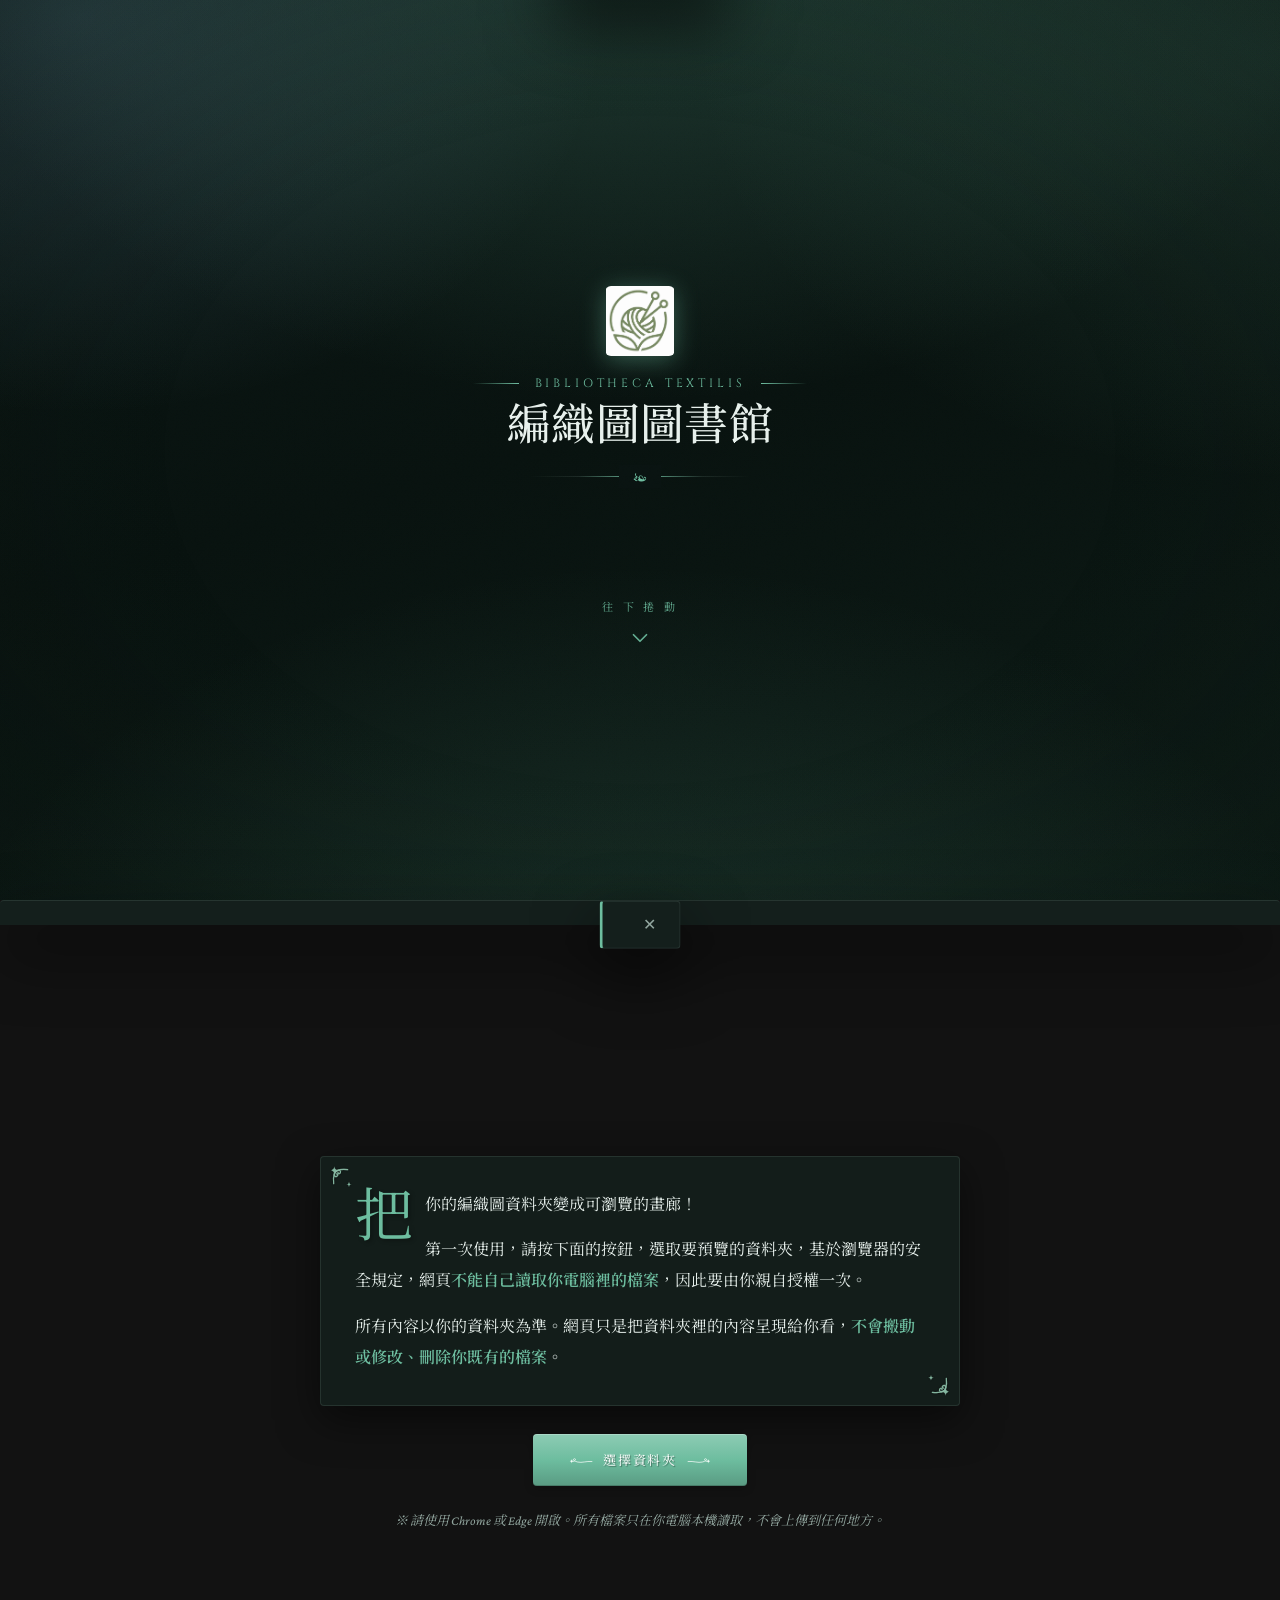
==== index.html @ eb7746cd "卡片 tag 區點擊開燈箱＋燈箱改預覽圖×側欄並排 使用者實測回饋兩點：  - 桌面點卡片的 tag 區＝想看分類 → 開燈箱（完整 tag 清單在那），   不再誤開檔案；點卡片其他處照舊。用 e." ====
<!DOCTYPE html>
<html lang="zh-Hant">
<head>
<meta charset="UTF-8">
<meta name="viewport" content="width=device-width, initial-scale=1.0">
<title>織圖圖書館 Yarn Patterns Library</title>
<link rel="icon" type="image/png" href="favicon.png">
<link rel="canonical" href="https://yarn-patterns-library.vercel.app/">
<link rel="manifest" href="manifest.json">

<!-- SEO / 社群分享 metadata -->
<meta name="description" content="零後端的編織圖瀏覽器。選一個資料夾，網頁就把裡面每個 PDF 與圖片做成封面，排成可瀏覽的畫廊；檔案不上傳，全部在你自己的瀏覽器處理。">
<meta name="keywords" content="編織圖, 織圖, 編織, 鉤針, 棒針, yarn, knitting, crochet, pattern, library, PDF 瀏覽器, 畫廊">
<meta name="author" content="LeeYitian">
<meta name="theme-color" content="#4f9a80">
<meta name="robots" content="index, follow">

<!-- Open Graph -->
<meta property="og:type" content="website">
<meta property="og:site_name" content="織圖圖書館">
<meta property="og:title" content="織圖圖書館 Yarn Patterns Library">
<meta property="og:description" content="零後端的編織圖瀏覽器。選一個資料夾，網頁就把每個 PDF 與圖片做成封面，排成可瀏覽的畫廊；檔案不上傳。">
<meta property="og:locale" content="zh_TW">
<meta property="og:url" content="https://yarn-patterns-library.vercel.app/">
<!-- 主要：1.91:1 橫圖（FB / Twitter 大圖卡） -->
<meta property="og:image" content="https://yarn-patterns-library.vercel.app/og-image-1200x630.png">
<meta property="og:image:type" content="image/png">
<meta property="og:image:width" content="1200">
<meta property="og:image:height" content="630">
<meta property="og:image:alt" content="織圖圖書館 Yarn Patterns Library 介面預覽">
<!-- 次要：1:1 方圖（LINE / WhatsApp 等偏好方形的平台） -->
<meta property="og:image" content="https://yarn-patterns-library.vercel.app/og-image-1200x1200.png">
<meta property="og:image:type" content="image/png">
<meta property="og:image:width" content="1200">
<meta property="og:image:height" content="1200">
<meta property="og:image:alt" content="織圖圖書館 Yarn Patterns Library 介面預覽">

<!-- Twitter Card -->
<meta name="twitter:card" content="summary_large_image">
<meta name="twitter:title" content="織圖圖書館 Yarn Patterns Library">
<meta name="twitter:description" content="零後端的編織圖瀏覽器，把資料夾裡的 PDF 與圖片做成封面畫廊；檔案不上傳。">
<meta name="twitter:image" content="https://yarn-patterns-library.vercel.app/og-image-1200x630.png">
<meta name="twitter:image:alt" content="織圖圖書館 Yarn Patterns Library 介面預覽">

<!-- Academia / Classical 字體：拉丁顯示襯線 + 中文襯線 -->
<link rel="preconnect" href="https://fonts.googleapis.com">
<link rel="preconnect" href="https://fonts.gstatic.com" crossorigin>
<link href="https://fonts.googleapis.com/css2?family=Cinzel:wght@400;500;600&family=Cormorant+Garamond:ital,wght@0,400;0,500;0,600;1,400&family=Crimson+Pro:ital,wght@0,400;0,600;1,400&family=Noto+Serif+TC:wght@400;500;700&display=swap" rel="stylesheet">

<link rel="stylesheet" href="./css/style.css">
</head>
<body>
<header class="hidden" id="bar">
  <h1><img class="logo-ico" src="favicon.png" alt="">織圖圖書館 <span class="sub" id="count"></span></h1>
  <span id="status"></span>
  <div class="grow"></div>
  <input id="search" type="search" placeholder="搜尋名稱…" autocomplete="off">
  <button class="btn primary" id="addUrlBtn" title="新增網址：收藏一個網頁／影片連結"><svg viewBox="0 0 24 24" fill="none" stroke="currentColor" stroke-width="2.2" stroke-linecap="round" stroke-linejoin="round"><path d="M12 5v14M5 12h14"/></svg>新增網址</button>
  <button class="btn icon" id="slideBtn" title="幻燈片：從第一張開始瀏覽"><svg viewBox="0 0 24 24" fill="none" stroke="currentColor" stroke-width="2" stroke-linecap="round" stroke-linejoin="round"><rect x="2" y="3" width="20" height="14" rx="2"/><path d="M10 8.5v3l3-1.5-3-1.5z" fill="currentColor"/><path d="M8 21h8"/><path d="M12 17v4"/></svg></button>
  <div class="menu">
    <button class="btn icon" id="settingsBtn" title="設定" aria-haspopup="true" aria-expanded="false"><svg viewBox="0 0 24 24" fill="none" stroke="currentColor" stroke-width="2" stroke-linecap="round" stroke-linejoin="round"><circle cx="12" cy="12" r="3"/><path d="M19.4 15a1.65 1.65 0 0 0 .33 1.82l.06.06a2 2 0 1 1-2.83 2.83l-.06-.06a1.65 1.65 0 0 0-1.82-.33 1.65 1.65 0 0 0-1 1.51V21a2 2 0 0 1-4 0v-.09A1.65 1.65 0 0 0 9 19.4a1.65 1.65 0 0 0-1.82.33l-.06.06a2 2 0 1 1-2.83-2.83l.06-.06a1.65 1.65 0 0 0 .33-1.82 1.65 1.65 0 0 0-1.51-1H3a2 2 0 0 1 0-4h.09A1.65 1.65 0 0 0 4.6 9a1.65 1.65 0 0 0-.33-1.82l-.06-.06a2 2 0 1 1 2.83-2.83l.06.06a1.65 1.65 0 0 0 1.82.33H9a1.65 1.65 0 0 0 1-1.51V3a2 2 0 0 1 4 0v.09a1.65 1.65 0 0 0 1 1.51 1.65 1.65 0 0 0 1.82-.33l.06-.06a2 2 0 1 1 2.83 2.83l-.06.06a1.65 1.65 0 0 0-.33 1.82V9a1.65 1.65 0 0 0 1.51 1H21a2 2 0 0 1 0 4h-.09a1.65 1.65 0 0 0-1.51 1z"/></svg></button>
    <div class="menu-list" id="settingsList" hidden>
      <div class="menu-group-label">偏好</div>
      <div class="menu-toggle" id="foldertagRow">
        <div class="mt-txt">
          <div class="mt-title">資料夾名稱轉標籤</div>
          <div class="mt-sub" id="foldertagSub">子資料夾名自動變成可篩選的標籤</div>
        </div>
        <button class="wl-switch" id="foldertagSwitch" role="switch" aria-checked="false" title="資料夾名稱轉標籤"><span class="knob"></span></button>
      </div>
      <div class="menu-sep"></div>
      <button class="menu-item" id="refresh" title="新增或刪除檔案後，按這裡重新掃描並補上新封面">重新整理</button>
      <button class="menu-item" id="rechoose" title="改選其他資料夾">更換資料夾</button>
      <button class="menu-item" id="replayOnboarding" title="從頭重看一次使用教學">重看使用教學</button>
      <button class="menu-item" id="clearDataBtn" style="color:#d08672" title="清除瀏覽器快取的預覽圖資料">清除所有資料</button>
    </div>
  </div>
</header>

<!-- 側邊浮動按鈕 -->
<div class="dock" id="dock" hidden>
  <button class="dock-btn" id="sizeBtn" title="調整預覽大小">
    <svg viewBox="0 0 24 24" fill="none" stroke="currentColor" stroke-width="2" stroke-linecap="round" stroke-linejoin="round"><rect x="3" y="3" width="7" height="7" rx="1.4"/><rect x="14" y="3" width="7" height="7" rx="1.4"/><rect x="14" y="14" width="7" height="7" rx="1.4"/><rect x="3" y="14" width="7" height="7" rx="1.4"/></svg>
    <span class="dock-lbl" id="sizeLbl">寬大</span>
  </button>
  <button class="dock-btn" id="sortBtn" title="切換排序：檔名 ／ 修改時間">
    <svg viewBox="0 0 24 24" fill="none" stroke="currentColor" stroke-width="2" stroke-linecap="round" stroke-linejoin="round"><path d="m21 16-4 4-4-4"/><path d="M17 20V4"/><path d="m3 8 4-4 4 4"/><path d="M7 4v16"/></svg>
    <span class="dock-lbl" id="sortLbl">檔名</span>
  </button>
  <button class="dock-btn" id="sourceBtn" title="切換來源：全部 ／ 本機檔案 ／ 網址">
    <svg viewBox="0 0 24 24" fill="none" stroke="currentColor" stroke-width="2" stroke-linecap="round" stroke-linejoin="round"><path d="M3 4h18l-7 8v6l-4 2v-8z"/></svg>
    <span class="dock-lbl" id="sourceLbl">全部</span>
  </button>
</div>

<main>
  <div class="intro hidden" id="intro">
    <div class="intro-hero">
      <img class="logo" src="favicon.png" alt="">
      <div class="overline">Bibliotheca Textilis</div>
      <h2>編織圖圖書館</h2>
      <div class="ornate-divider" aria-hidden="true"></div>
      <button class="scroll-cue" id="scrollCue" type="button" aria-label="往下捲動看說明">
        <span class="cue-text">往&nbsp;下&nbsp;捲&nbsp;動</span>
        <svg class="cue-arrow" viewBox="0 0 24 24" fill="none" stroke="currentColor" stroke-width="1.6" stroke-linecap="round" stroke-linejoin="round" aria-hidden="true"><path d="M6 9l6 6 6-6"/></svg>
      </button>
      <!-- 不支援 File System API 的裝置（iOS 全部、較舊 Android Chrome）：取代「往下捲動」，第一屏直接顯示警語 -->
      <div class="hero-warn hidden" id="heroWarn" role="alert">
        <svg viewBox="0 0 24 24" fill="none" stroke="currentColor" stroke-width="2" stroke-linecap="round" stroke-linejoin="round" aria-hidden="true"><path d="M10.29 3.86 1.82 18a2 2 0 0 0 1.71 3h16.94a2 2 0 0 0 1.71-3L13.71 3.86a2 2 0 0 0-3.42 0z"/><line x1="12" y1="9" x2="12" y2="13"/><line x1="12" y1="17" x2="12.01" y2="17"/></svg>
        <p>這個裝置不支援 <b>File System API</b>，無法讀取資料夾。<br>請改用<b>桌機版 Chrome 或 Edge</b> 開啟本頁。</p>
      </div>
    </div>
    <div class="intro-reveal" id="introReveal">
      <div class="why">
        <p>把你的編織圖資料夾變成可瀏覽的畫廊！</p>
        <p>第一次使用，請按下面的按鈕，選取要預覽的資料夾，基於瀏覽器的安全規定，網頁<b>不能自己讀取你電腦裡的檔案</b>，因此要由你親自授權一次。</p>
        <p>所有內容以你的資料夾為準。網頁只是把資料夾裡的內容呈現給你看，<b>不會搬動或修改、刪除你既有的檔案</b>。</p>
      </div>
      <button class="btn primary big" id="pickBtn">選擇資料夾</button>
      <p class="warn">※ 請使用 Chrome 或 Edge 開啟。所有檔案只在你電腦本機讀取，不會上傳到任何地方。</p>
    </div>
  </div>

  <div class="grid hidden" id="grid"></div>
  <div class="empty hidden" id="empty"></div>
</main>

<footer class="site-footer">
  <div class="foot-by">Contact</div>
  <a class="social-link" href="https://www.threads.com/@ytsyarn" target="_blank" rel="noopener noreferrer">
    <svg viewBox="0 0 192 192" fill="currentColor" aria-hidden="true"><path d="M141.5 89.4c-.7-.3-1.4-.6-2.1-.9-1.2-22.7-13.6-35.7-34.5-35.8h-.3c-12.5 0-22.9 5.3-29.3 15l11.5 7.9c4.8-7.3 12.3-8.8 17.8-8.8h.2c6.8 0 12 2 15.4 5.9 2.5 2.9 4.1 6.8 5 11.8-6.6-1.1-13.7-1.5-21.3-1-21.5 1.2-35.3 13.8-34.4 31.2.5 8.9 4.9 16.5 12.5 21.4 6.4 4.1 14.7 6.1 23.3 5.7 11.4-.6 20.3-5 26.6-12.9 4.8-6 7.8-13.8 9.2-23.6 5.6 3.4 9.8 7.9 12.1 13.3 3.9 9.2 4.2 24.4-8.2 36.8-10.9 10.9-24 15.6-43.8 15.7-22 .1-38.6-7-49.3-21-10-13.2-15.2-32.2-15.4-56.6.2-24.4 5.4-43.4 15.4-56.6C66.2 28.7 82.8 21.6 104.8 21.7c22.2.2 39 7.3 50 21.2 5.4 6.8 9.5 15.4 12.2 25.4l13.5-3.6c-3.3-12.3-8.5-22.9-15.5-31.7C151.3 15.8 130.3 6.6 104.9 6.5h-.1C79.5 6.6 58.8 15.8 45.1 33.2c-12 15.3-18.2 36.5-18.4 63.1v.4c.2 26.6 6.4 47.8 18.4 63.1 13.7 17.4 34.4 26.6 59.7 26.7h.1c22.5-.2 38.4-6.1 51.5-19.2 17.1-17.1 16.6-38.5 11-51.7-4.1-9.4-11.8-17.1-22.4-22.3zm-36.3 41.2c-9.5.5-19.4-3.7-19.9-13-.4-6.9 4.9-14.6 20.5-15.5 1.8-.1 3.5-.2 5.2-.2 5.7 0 11 .6 15.8 1.6-1.8 22.4-12.3 26.6-21.6 27.1z"/></svg>
    <span>Threads</span>
  </a>
  <a class="social-link" href="https://www.plurk.com/Emilyran" target="_blank" rel="noopener noreferrer">
    <svg viewBox="0 0 372 313" fill="currentColor" aria-hidden="true"><path d="M0 0 C2.23341198 0.00315111 4.46548162 -0.02037131 6.69873047 -0.0456543 C20.5288695 -0.10737946 33.83540922 1.9318271 47.06201172 6.06567383 C48.30942139 6.44973389 48.30942139 6.44973389 49.58203125 6.84155273 C87.98506064 19.02098798 120.66907342 45.97089753 139.99951172 81.31567383 C142.85162754 86.89750697 145.46075763 92.58574841 147.99951172 98.31567383 C154.82485691 98.66602425 160.29559709 98.12400753 166.76123047 95.91723633 C169.73302716 95.11853355 172.07013292 95.46769576 174.99951172 96.31567383 C175.89627836 104.0876514 173.40112923 109.92208343 168.99951172 116.31567383 C167.44704011 117.7585592 165.82407475 119.078407 164.18115234 120.41674805 C159.05576566 124.577422 159.05576566 124.577422 156.65380859 130.50415039 C156.69197057 135.67509767 157.67301397 140.71627955 158.59667969 145.7902832 C162.71595581 171.6143997 155.44157402 205.69353723 141.81982422 227.91723633 C140.04961772 231.2221283 139.27191595 232.68386105 139.99951172 236.31567383 C141.43397715 238.34543163 141.43397715 238.34543163 143.37451172 240.12817383 C147.1282043 244.17881166 148.38754171 246.80794372 148.99951172 252.31567383 C147.88689646 258.8513159 144.87211938 262.21399754 140.37451172 266.75317383 C139.43260986 267.73169312 139.43260986 267.73169312 138.47167969 268.72998047 C136.66043172 270.60496531 134.83349587 272.46295431 132.99951172 274.31567383 C132.10748047 275.22317383 131.21544922 276.13067383 130.29638672 277.06567383 C128.54427236 278.83039332 126.78263742 280.58238704 124.99951172 282.31567383 C124.39623047 281.82454102 123.79294922 281.3334082 123.17138672 280.82739258 C120.5651503 279.01333953 119.10654801 279.05675414 115.99951172 279.31567383 C116.55680084 282.65940858 117.3512506 285.34880382 118.99951172 288.31567383 C114.42827777 290.91582525 110.15078418 291.25297303 104.99951172 290.31567383 C102.69473466 288.90564558 100.83639455 287.39607585 98.88623047 285.53051758 C97.04124444 284.0871174 97.04124444 284.0871174 94.63232422 284.40942383 C91.4577951 285.50214008 88.9956726 287.03577882 86.18701172 288.87817383 C51.65250085 310.73451923 9.26952565 318.67933704 -30.84130859 309.99951172 C-34.25378677 309.19169056 -37.63031096 308.28391094 -41.00048828 307.31567383 C-42.22638672 306.96762695 -43.45228516 306.61958008 -44.71533203 306.26098633 C-61.2253793 301.15115313 -75.94057071 293.25546903 -90.00048828 283.31567383 C-93.92975383 280.2479326 -93.92975383 280.2479326 -98.56298828 279.31567383 C-101.51730332 280.52770051 -103.56695407 282.26638186 -106.00048828 284.31567383 C-108.68580389 285.21077903 -110.52850091 285.53680032 -113.31298828 285.62817383 C-114.05162109 285.66555664 -114.79025391 285.70293945 -115.55126953 285.74145508 C-121.98180572 284.62354687 -125.99976873 279.39745275 -129.93798828 274.62817383 C-130.45651367 274.01184082 -130.97503906 273.39550781 -131.50927734 272.76049805 C-135.45993175 268.03967551 -139.30257348 263.23754634 -143.00048828 258.31567383 C-142.15486328 257.59379883 -141.30923828 256.87192383 -140.43798828 256.12817383 C-137.65154673 253.5795792 -137.65154673 253.5795792 -138.18798828 250.50317383 C-138.45611328 249.78129883 -138.72423828 249.05942383 -139.00048828 248.31567383 C-142.34422304 248.87296295 -145.03361828 249.66741271 -148.00048828 251.31567383 C-149.85651072 247.60362896 -149.44924429 243.36694333 -149.00048828 239.31567383 C-147.17289115 235.66047956 -145.50603052 233.7154049 -142.31298828 231.19067383 C-139.98388071 229.56389859 -139.98388071 229.56389859 -139.16455078 227.65942383 C-138.91027769 224.02695111 -140.57710022 221.16717363 -142.06298828 217.94067383 C-151.19289397 196.97621717 -154.40779886 176.01192446 -154.00048828 153.31567383 C-153.67048828 153.31567383 -153.34048828 153.31567383 -153.00048828 153.31567383 C-152.76265625 154.8393457 -152.76265625 154.8393457 -152.52001953 156.39379883 C-150.42338127 169.06169646 -147.18329127 183.66276025 -136.72314453 192.16723633 C-129.50411481 197.10472505 -123.71567781 198.08721804 -115.00048828 197.31567383 C-101.01347964 193.50301571 -91.97616308 181.66219941 -84.91455078 169.78833008 C-70.24067679 143.16573012 -65.54026549 111.01392955 -73.75048828 81.62817383 C-77.10684531 71.39868863 -82.28988327 62.4437224 -92.04345703 57.22192383 C-99.68864467 54.02780288 -105.79226379 55.24732506 -113.33251953 58.15942383 C-116.74561927 59.63860029 -119.84379027 61.35150617 -123.00048828 63.31567383 C-121.46435276 59.75052507 -119.31664308 57.27697027 -116.68798828 54.44067383 C-114.18928537 51.72313547 -111.7212118 49.02911878 -109.43798828 46.12817383 C-106.24944044 42.44908017 -102.75434635 39.40600215 -99.00048828 36.31567383 C-98.12005859 35.57446289 -97.23962891 34.83325195 -96.33251953 34.06958008 C-76.61648333 18.12841238 -52.93928007 7.03314019 -28.00048828 2.31567383 C-27.09202148 2.13979736 -26.18355469 1.9639209 -25.24755859 1.78271484 C-16.79719888 0.30396765 -8.55143449 -0.02509115 0 0 Z " transform="translate(197.00048828125,-0.315673828125)"/><path d="M0 0 C4.6650117 2.66169014 7.57400073 6.38137411 9.625 11.3125 C10.38249781 18.28738247 9.99498025 24.13420288 6.625 30.3125 C7.615 30.6425 8.605 30.9725 9.625 31.3125 C10.00269531 30.44109375 10.38039062 29.5696875 10.76953125 28.671875 C16.501696 16.26784635 24.89359842 4.27714509 38 -1.0625 C44.61907345 -2.20371956 49.57442433 -1.66123135 55.375 1.875 C64.45204359 8.55254685 67.74518394 19.55610525 69.625 30.3125 C71.28454479 56.39752678 66.809811 80.78145812 49.6875 101.1875 C44.97775465 106.30041421 39.30797894 110.85762466 32.171875 111.55078125 C24.54870291 111.75307213 20.49449103 110.72133734 14.8203125 105.72265625 C6.40668476 97.18264354 4.56689523 86.85863003 3.3125 75.4375 C2.5373057 67.13663151 2.5373057 67.13663151 -2.375 60.6875 C-3.68994815 59.86565741 -5.0223281 59.07065078 -6.375 58.3125 C-7.40442546 57.34281798 -8.41477048 56.35074817 -9.375 55.3125 C-10.035 56.240625 -10.695 57.16875 -11.375 58.125 C-15.27277106 62.7825061 -19.90648548 63.94679415 -25.75 64.8125 C-31.63622196 64.00060732 -36.8893378 61.86610741 -41.08984375 57.55078125 C-44.5565748 52.59687282 -45.84051559 47.32696144 -45.375 41.3125 C-43.74392903 34.96944623 -40.87514627 30.80297744 -35.375 27.3125 C-32.69909606 26.39477121 -30.16822601 25.84224976 -27.375 25.3125 C-27.705 24.6525 -28.035 23.9925 -28.375 23.3125 C-29.12117236 16.38375668 -29.08076721 10.68067906 -24.875 4.93359375 C-18.34420893 -2.12442264 -8.72494562 -4.05963699 0 0 Z M20.7890625 25.6484375 C19.3214745 27.8325943 17.93669819 30.03193382 16.625 32.3125 C17.36105469 32.27769531 18.09710938 32.24289063 18.85546875 32.20703125 C20.31919922 32.16642578 20.31919922 32.16642578 21.8125 32.125 C22.77542969 32.09019531 23.73835938 32.05539063 24.73046875 32.01953125 C28.18330854 32.36900896 29.90663641 33.16666847 32.625 35.3125 C36.55573043 41.98010005 37.667811 49.70968027 36.625 57.3125 C35.1875 60.8125 35.1875 60.8125 33.625 63.3125 C33.295 64.3025 32.965 65.2925 32.625 66.3125 C27.33107581 68.8201483 22.72854366 69.44529278 16.9375 69.375 C16.23560547 69.37048828 15.53371094 69.36597656 14.81054688 69.36132812 C13.08199462 69.34956927 11.35348635 69.33163454 9.625 69.3125 C10.1516682 76.68585476 11.69805095 82.59461874 17.25 87.75 C21.28268067 90.40307939 23.45869116 90.55477345 28.1875 89.92578125 C35.87369203 87.99191563 40.19669415 81.82795636 44.0859375 75.328125 C50.69870136 62.37113592 52.82849876 47.09048308 49.90625 32.796875 C47.64981905 26.13676429 44.50151819 22.23017879 38.625 18.3125 C30.93596381 17.40024147 25.63675957 19.48051655 20.7890625 25.6484375 Z " transform="translate(45.375,68.6875)"/></svg>
    <span>Plurk</span>
  </a>
</footer>

<!-- 燈箱 / 幻燈片 -->
<div id="viewer">
  <button class="vclose" id="vClose" title="關閉 (Esc)">✕</button>
  <div class="vcount" id="vCount"></div>
  <button class="vnav prev" id="vPrev" title="上一張 (←)">‹</button>
  <div class="stage">
    <div class="frame"><img id="vImg" alt=""></div>
    <!-- 側欄：桌面與預覽圖左右並排、底部對齊（盡量放大圖、開啟鈕不被裁掉）；手機仍直向堆疊 -->
    <div class="vside">
      <div class="ornate-divider" aria-hidden="true"></div>
      <div class="cap"><div class="t" id="vTitle"></div><div class="vtags" id="vTags"></div></div>
      <div class="vbtns">
        <button class="btn primary" id="vOpen">開啟檔案</button>
      </div>
    </div>
  </div>
  <button class="vnav next" id="vNext" title="下一張 (→)">›</button>
</div>

<!-- 新增／編輯網址對話框 -->
<div class="overlay" id="urlDialog">
  <div class="dialog">
    <h3 id="dlgTitle">新增網址</h3>

    <div class="field" id="fieldUrl">
      <label>網址</label>
      <input type="url" id="fUrl" placeholder="https://…" autocomplete="off" spellcheck="false">
      <div class="platform-pill" id="platform"><span class="dot"></span><span id="platformTxt">貼上後自動偵測平台與縮圖</span></div>
    </div>

    <div class="field">
      <label>標題（可選）</label>
      <input type="text" id="fTitle" placeholder="留空就用網址的網域當標題" autocomplete="off">
    </div>

    <div class="field" id="fieldThumb">
      <label>縮圖（可選）</label>
      <div class="thumb-row">
        <div class="thumb-preview" id="thumbPreview"><span class="ph">縮圖<br>預覽</span></div>
        <div class="dropzone" id="dropzone" tabindex="0" role="button" aria-label="上傳縮圖：點此選檔、拖曳或貼上">
          <div class="big">點此選擇圖片</div>
          <div class="hint">或拖曳圖片到這裡、或按 Ctrl + V 貼上</div>
          <div class="ways"><span class="way">檔案選擇</span><span class="way">拖拉</span><span class="way">貼上</span></div>
        </div>
      </div>
    </div>

    <div class="dialog-foot">
      <button class="btn ghost-danger lg" id="dlgDelete" style="display:none">刪除</button>
      <div class="spacer"></div>
      <button class="btn lg" id="dlgCancel">取消</button>
      <button class="btn primary lg" id="dlgSave">儲存</button>
    </div>
  </div>
</div>

<!-- 刪除二次確認 -->
<div class="overlay" id="confirmDialog">
  <div class="dialog confirm">
    <h3>刪除這筆收藏？</h3>
    <p>將從 <span class="nm">links.md</span> 移除<br><span class="nm" id="confirmName">這筆 URL</span>。</p>
    <div class="dialog-foot">
      <div class="spacer"></div>
      <button class="btn lg" id="confirmCancel">取消</button>
      <button class="btn ghost-danger lg" id="confirmOk">確認刪除</button>
    </div>
  </div>
</div>

<!-- 更換資料夾確認（spec §5） -->
<div class="overlay" id="switchDialog">
  <div class="dialog switch-dialog">
    <h3>換到這個資料夾？</h3>
    <p class="switch-pick">你選了：<br><span class="switch-folder">📁 <span id="switchName"></span></span></p>
    <div class="switch-body">
      <p>換的只是網頁顯示哪個資料夾的內容，你電腦裡的檔案完全不會被動到。網頁之後會從新資料夾重新讀取要顯示什麼。</p>
      <p class="switch-keep"><b>🛟 舊資料夾裡的東西都還在，沒有跟著消失：</b></p>
      <ul>
        <li>PDF／圖片本來就是你的</li>
        <li>之前在網頁裡收藏的網址，都還在舊資料夾根目錄的 <span class="nm">links.md</span></li>
        <li>網址縮圖在舊資料夾的 <span class="nm">thumbs/</span> 子資料夾</li>
        <li>這兩個是網頁幫你建的，但它們屬於你</li>
        <li>想把收藏帶到新資料夾？在檔案總管把 <span class="nm">links.md</span> 和 <span class="nm">thumbs/</span> 搬過去即可</li>
      </ul>
      <p class="switch-merge">🔄 如果新資料夾本來就有 <span class="nm">links.md</span> 和 <span class="nm">thumbs/</span>（比如之前也用網頁整理過、或剛剛從別的地方搬過去），網頁會直接讀進來，不會覆蓋。</p>
    </div>
    <div class="dialog-foot">
      <div class="spacer"></div>
      <button class="btn lg" id="switchCancel">取消</button>
      <button class="btn primary lg" id="switchOk">換過去</button>
    </div>
  </div>
</div>

<!-- 清除所有資料確認 -->
<div class="overlay" id="clearDataDialog">
  <div class="dialog confirm">
    <h3>清除所有資料？</h3>
    <p>刪除瀏覽器儲存的所有預覽圖資料，回到網站預設狀態。</p>
    <p>網址收藏不受影響，仍存放在資料夾的 <span class="nm">links.md</span> 中，不會被刪除。</p>
    <div class="dialog-foot">
      <div class="spacer"></div>
      <button class="btn lg" id="clearDataCancel">取消</button>
      <button class="btn ghost-danger lg" id="clearDataOk">確認清除</button>
    </div>
  </div>
</div>

<!-- 非阻斷 toast -->
<div class="toast" id="toast">
  <div class="t-main">
    <div class="t-body" id="toastBody"></div>
    <div class="t-actions" id="toastActions"></div>
  </div>
  <button class="t-close" id="toastClose" title="關閉">✕</button>
</div>

<!-- ============ Onboarding 教學圖層 ============ -->
<div id="obMask"></div>
<div id="obSpot"></div>
<div id="obHole"></div>
<div id="obRing"></div>

<div id="obPanel">
  <div class="panel-inner">
    <button class="ob-skip" id="obSkipPanel" title="跳過教學">✕</button>
    <div class="ob-badge" id="obPanelBadge"></div>
    <h2 class="ob-title" id="obPanelTitle"></h2>
    <p class="ob-text" id="obPanelText"></p>
    <div class="ob-foot">
      <div class="ob-dots" id="obPanelDots"></div>
      <button class="ob-btn" id="obPanelPrev">上一步</button>
      <button class="ob-btn primary" id="obPanelNext">下一步</button>
    </div>
  </div>
</div>

<div id="obBubble">
  <button class="ob-skip" id="obSkipBubble" title="跳過教學">✕</button>
  <div class="ob-badge" id="obBubbleBadge"></div>
  <p class="ob-text" id="obBubbleText"></p>
  <div class="ob-foot">
    <div class="ob-dots" id="obBubbleDots"></div>
    <button class="ob-btn" id="obBubblePrev">上一步</button>
    <button class="ob-btn primary" id="obBubbleNext">下一步</button>
  </div>
</div>

<!-- 升版「有更新！」toast（全形驚嘆號） -->
<div id="obUpgrade">
  <button class="up-btn" id="obUpgradeBtn">教學有更新！</button>
  <button class="up-close" id="obUpgradeClose" title="關閉">✕</button>
</div>

<!-- 隱藏的縮圖檔案選擇器 -->
<input type="file" id="thumbFile" accept="image/jpeg,image/png,image/webp,image/gif" hidden>

<!-- 觸控長按工具列（1.3／1.4） -->
<div id="touchIntercept"></div>
<div id="touchToolbar">
  <div class="tb-tags"></div>
  <div class="tb-row">
    <div class="tb-left"></div>
    <div class="tb-right"></div>
  </div>
</div>

<!-- 傳統 script（非 module，file:// 點兩下開啟也能用）：依序載入、共享全域 scope。
     載入順序即依賴順序：constants → db／utils → state → 各功能 → main.js 最後啟動。 -->
<script src="./lib/pdf.min.js"></script>
<script src="./js/constants.js"></script>
<script src="./js/db.js"></script>
<script src="./js/utils.js"></script>
<script src="./js/state.js"></script>
<script src="./js/tags.js"></script>
<script src="./js/controls.js"></script>
<script src="./js/gallery.js"></script>
<script src="./js/thumbs.js"></script>
<script src="./js/viewer.js"></script>
<script src="./js/urls.js"></script>
<script src="./js/folder.js"></script>
<script src="./js/onboarding.js"></script>
<script src="./js/touch.js"></script>
<script src="./js/main.js"></script>
</body>
</html>
---- css/style.css ----
:root {
    color-scheme: dark;
    /* 只保留深色模式：圖書館夜色綠（深、暖的墨綠）；色調保留原綠/藍 accent */
    --bg1: #0a1614; --bg2: #08120f; --bg3: #0c1a15;
    --card: rgba(26,38,35,.52); --card-solid: #141f1c;
    --ink: #e7f0ec; --muted: #92a69f; --line: rgba(150,185,172,.14);
    --accent: #6dbd9f; --accent2: #84b6d6;
    --shadow: 0 14px 40px rgba(0,0,0,.5); --shadow-lg: 0 26px 64px rgba(0,0,0,.62);
    /* 頁面背景：抽成變數，body 與 main 共用 —— main 需有不透明背景才能在捲動時遮住下方 sticky footer，露出時不蓋到內容 */
    --page-bg:
      radial-gradient(1200px 820px at 50% -10%, color-mix(in srgb, var(--accent) 24%, transparent), transparent 60%),
      radial-gradient(960px 720px at 6% 2%, color-mix(in srgb, var(--accent2) 20%, transparent), transparent 55%),
      radial-gradient(1040px 760px at 100% 6%, color-mix(in srgb, var(--accent) 16%, transparent), transparent 56%),
      radial-gradient(1180px 860px at 50% 122%, color-mix(in srgb, var(--accent) 18%, transparent), transparent 62%),
      linear-gradient(165deg, var(--bg1), var(--bg2) 48%, var(--bg3));
    /* onboarding 遮罩色：沿用燈箱／對話框的深墨綠（design-style §7.3／§7.4） */
    --ob-mask: color-mix(in srgb, var(--bg1) 26%, rgba(8,14,11,.92));
    /* Academia 排版字體：拉丁顯示襯線 + 中文襯線 */
    --font-head: "Cormorant Garamond","Noto Serif TC","Microsoft JhengHei",serif;
    --font-body: "Crimson Pro","Noto Serif TC","Microsoft JhengHei",serif;
    --font-disp: "Cinzel","Noto Serif TC","Microsoft JhengHei",serif;
    /* Academia 沉穩轉場（ease-out，不彈跳） */
    --t-fast: 150ms; --t-base: 300ms; --t-slow: 500ms; --t-drama: 700ms;
    /* 頁面左右留白：給兩側浮動篩選按鈕的空間，內容往內縮 */
    --gutter: clamp(20px, 7vw, 112px);
    /* 框角線條：捲軸 + 角寶石 + 內閃星；柔綠線 + 烤進 SVG 的柔邊陰影（feDropShadow，非即時 CSS filter） */
    --sprig: url("data:image/svg+xml,<svg xmlns='http://www.w3.org/2000/svg' viewBox='0 0 60 60' fill='none' stroke-linecap='round' stroke-linejoin='round'><filter id='g' x='-50%' y='-50%' width='200%' height='200%'><feDropShadow dx='0' dy='0' stdDeviation='1.7' flood-color='rgba(6,12,10,.7)'/></filter><g filter='url(%23g)'><g stroke='rgba(150,206,180,.95)' stroke-width='1.8'><path d='M31 10 C 21 9 13 10 11 16 C 10 19 12 21 14.5 20 C 17 19 16.5 16 14 16.5'/><path d='M10 31 C 9 21 10 13 16 11 C 19 10 21 12 20 14.5 C 19 17 16 16.5 16.5 14'/></g><path d='M11 5 C 11.6 9 12 9.4 16 11 C 12 12.6 11.6 13 11 17 C 10.4 13 10 12.6 6 11 C 10 9.4 10.4 9 11 5 Z' fill='rgba(150,206,180,.95)'/><path d='M33 28 C 33.5 31 34 31.5 37 32 C 34 32.5 33.5 33 33 36 C 32.5 33 32 32.5 29 32 C 32 31.5 32.5 31 33 28 Z' fill='rgba(150,206,180,.95)'/></g></svg>");
    /* 按鈕捲花：捲軸 + 閃星終端；純白、無描邊（開口朝文字） */
    --swash: url("data:image/svg+xml,<svg xmlns='http://www.w3.org/2000/svg' viewBox='0 0 44 16' fill='none' stroke-linecap='round' stroke-linejoin='round'><path d='M42 8 C 31 7 24 11 16 9 C 9 7.4 6 4 9.5 3 C 13 2 13 7 8 7.6' stroke='white' stroke-width='1.4'/><path d='M5 3.5 C 5.4 6.2 6 6.6 8.6 7.6 C 6 8.6 5.4 9 5 11.6 C 4.6 9 4 8.6 1.4 7.6 C 4 6.6 4.6 6.2 5 3.5 Z' fill='white'/></svg>");
  }
  * { box-sizing: border-box; }
  html, body { min-height: 100%; }
  body {
    margin: 0; color: var(--ink);
    font-family: var(--font-body);
    font-size: 16px; line-height: 1.625;
    -webkit-font-smoothing: antialiased;
    /* 重新調過的背景漸層：由上方／中央灑下的「館內燈光」暖光暈（抽成 --page-bg，與 main 共用） */
    background: var(--page-bg);
    background-repeat: no-repeat;
    background-attachment: fixed;
  }
  /* ---------- Academia 氛圍覆蓋層：紙張紋理 + 暈影（固定、不擋點擊） ---------- */
  body::before, body::after {
    content: ""; position: fixed; inset: 0; pointer-events: none; z-index: 40;
  }
  body::before {                         /* 紙張紋理 */
    background-image: url("data:image/svg+xml,%3Csvg xmlns='http://www.w3.org/2000/svg' width='160' height='160'%3E%3Cfilter id='n'%3E%3CfeTurbulence type='fractalNoise' baseFrequency='0.85' numOctaves='2' stitchTiles='stitch'/%3E%3C/filter%3E%3Crect width='100%25' height='100%25' filter='url(%23n)'/%3E%3C/svg%3E");
    opacity: .035; mix-blend-mode: overlay;
  }
  body::after {                          /* 暈影：聚焦中央，模擬館內燈光 */
    background: radial-gradient(ellipse at center, transparent 0%, transparent 52%, rgba(12,20,16,.5) 122%);
    opacity: .55;
  }
  @media (prefers-reduced-motion: reduce) {
    * { animation-duration: .01ms !important; animation-iteration-count: 1 !important; transition-duration: .01ms !important; }
  }
  /* 鍵盤導覽 focus 環（accent 取代 brass） */
  :where(button, a, input, [tabindex]):focus-visible {
    outline: none; box-shadow: 0 0 0 2px var(--bg1), 0 0 0 4px var(--accent);
  }

  header {
    position: sticky; top: 0; z-index: 20;
    background: color-mix(in srgb, var(--bg1) 78%, transparent);
    backdrop-filter: blur(14px) saturate(1.15);
    border-bottom: 1px solid var(--line);
    padding: 14px var(--gutter); display: flex; align-items: center; gap: 14px; flex-wrap: wrap;
    transition: transform var(--t-base) ease-out;
  }
  header.nav-hidden { transform: translateY(-100%); }

  /* 手機版：搜尋欄自己一行，三顆按鈕一行 */
  @media (max-width: 600px) {
    :root { --gutter: 16px; }
    header { padding: 12px var(--gutter); gap: 10px 8px; }
    h1 { flex: 1 1 100%; }
    .grow { display: none; }
    #search { order: 1; flex: 1 1 100%; min-width: 0; }
    #addUrlBtn { order: 2; flex: 1 1 auto; justify-content: center; }
    #slideBtn { order: 3; }
    .menu { order: 4; }
    #status { order: 5; flex: 1 1 100%; }
    /* 手機版 dock 的改寫放在 .dock 基底規則之後（見下方），以免被同 specificity 的後續規則蓋掉 */
  }
  h1 {
    font-family: var(--font-head); font-size: 27px; margin: 0; font-weight: 600;
    letter-spacing: .02em; display: flex; align-items: center; gap: 11px; line-height: 1.1;
    user-select: none;
  }
  h1 .logo-ico { width: 30px; height: 30px; object-fit: contain; border-radius: 4px; padding: 1px;
    border: 1px solid color-mix(in srgb, var(--accent) 50%, transparent); }
  h1 .sub { color: var(--muted); font-family: var(--font-disp); font-weight: 500; font-size: 11px;
    letter-spacing: .22em; text-transform: uppercase; }
  .grow { flex: 1; }
  #status { font-family: var(--font-disp); font-size: 10.5px; letter-spacing: .18em; text-transform: uppercase; color: var(--muted); }
  .btn {
    border: 1px solid var(--line); background: var(--card); color: var(--ink);
    font-family: var(--font-disp); font-size: 11px; letter-spacing: .15em; text-transform: uppercase;
    padding: 11px 17px; border-radius: 4px; cursor: pointer;
    transition: var(--t-base) ease-out; white-space: nowrap; backdrop-filter: blur(6px);
  }
  .btn:hover { border-color: var(--accent); color: var(--accent); }
  /* 主要按鈕：綠調「拋光金屬」漸層 + 鐫刻字效果 */
  .btn.primary {
    background: linear-gradient(180deg,
      color-mix(in srgb, var(--accent) 78%, #fff) 0%, var(--accent) 50%,
      color-mix(in srgb, var(--accent) 82%, #000) 100%);
    color: #fff; border: none;
    text-shadow: 1px 1px 1px rgba(0,0,0,.4), -1px -1px 1px rgba(255,255,255,.12);
    box-shadow: inset 0 1px 0 rgba(255,255,255,.25), inset 0 -1px 0 rgba(0,0,0,.2), 0 2px 8px rgba(0,0,0,.25);
  }
  .btn.primary:hover { filter: brightness(1.08); color: #fff;
    box-shadow: inset 0 1px 0 rgba(255,255,255,.25), inset 0 -1px 0 rgba(0,0,0,.2), 0 4px 14px color-mix(in srgb, var(--accent) 42%, transparent); }
  /* 主按鈕花押：白線捲花＋閃星，左右鏡像（黃銅綠按鈕上像銀飾鑲嵌） */
  .btn.primary { position: relative; }
  .btn.primary::before, .btn.primary::after {
    content: ""; width: 24px; height: 11px; display: inline-block; vertical-align: middle;
    background: var(--swash) center / contain no-repeat; opacity: .92;
  }
  .btn.primary::before { margin-right: 10px; }
  .btn.primary::after  { margin-left: 10px; transform: scaleX(-1); }
  .btn:disabled { opacity: .5; cursor: default; }
  .btn.icon { padding: 0; width: 40px; height: 40px; display: inline-flex; align-items: center; justify-content: center; }
  .btn.icon svg { width: 19px; height: 19px; display: block; }

  /* 設定下拉選單 */
  .menu { position: relative; }
  .menu-list {
    position: absolute; top: calc(100% + 8px); right: 0; min-width: 168px;
    background: var(--card-solid); border: 1px solid var(--line); border-radius: 4px;
    box-shadow: var(--shadow-lg); padding: 6px; z-index: 30;
    display: flex; flex-direction: column; gap: 2px;
  }
  .menu-list[hidden] { display: none; }
  .menu-item {
    border: none; background: none; color: var(--ink); text-align: left;
    font-family: var(--font-body); font-size: 14.5px;
    padding: 10px 14px; border-radius: 3px; cursor: pointer;
    white-space: nowrap; transition: var(--t-fast) ease-out;
  }
  .menu-item:hover { background: color-mix(in srgb, var(--accent) 16%, transparent); color: var(--accent); }
  .menu-item:disabled { opacity: .5; cursor: default; }
  /* 設定選單兩段化（tag-spec §11.2）：上為偏好開關區、下為動作項目 */
  #settingsList { min-width: 264px; }
  .menu-group-label { padding: 8px 12px 6px; font-family: var(--font-disp); font-size: 9px;
    letter-spacing: .18em; text-transform: uppercase; color: var(--muted); }
  .menu-toggle { display: flex; align-items: center; justify-content: space-between; gap: 14px;
    padding: 8px 12px 12px; }   /* 非按鈕列：hover 不變底色，點擊落在 switch */
  .menu-toggle .mt-txt { min-width: 0; }
  .menu-toggle .mt-title { font-family: var(--font-body); font-size: 13.5px; color: var(--ink); }
  .menu-toggle .mt-sub { font-family: var(--font-body); font-size: 11.5px; color: var(--muted);
    margin-top: 3px; line-height: 1.45; }
  .menu-toggle.disabled { opacity: .5; }   /* 平資料夾：整列半透明 + switch 不可點（disabled） */
  .menu-sep { height: 1px; background: var(--line); margin: 2px 6px 6px; }
  #search {
    border: 1px solid var(--line); background: var(--card); color: var(--ink); backdrop-filter: blur(6px);
    font-family: var(--font-body); font-size: 15px; padding: 10px 14px; border-radius: 4px; min-width: 160px; outline: none;
  }
  #search::placeholder { font-style: italic; color: var(--muted); }
  #search:focus { border-color: var(--accent); box-shadow: 0 0 0 3px color-mix(in srgb, var(--accent) 22%, transparent); }

  /* main 帶不透明背景並疊在 footer 之上：捲到底之前都遮住下方的 sticky footer，露出時也不會蓋住內容 */
  main {
    padding: clamp(20px,3vw,40px) var(--gutter); position: relative; z-index: 1;
    background: var(--page-bg); background-repeat: no-repeat; background-attachment: fixed;
  }
  footer.site-footer {
    position: sticky; bottom: 0; z-index: 0;
    padding: clamp(22px,4vw,34px) var(--gutter);
    display: flex; flex-wrap: wrap; justify-content: center; align-items: center;
    gap: 14px 30px; text-align: center; border-top: 1px solid var(--line);
  }
  footer.site-footer .foot-by {
    flex: 1 1 100%; font-family: var(--font-disp); font-size: 10px; font-weight: 500;
    letter-spacing: .22em; text-transform: uppercase; color: var(--muted);
  }
  .social-link {
    display: inline-flex; align-items: center; gap: 9px; text-decoration: none;
    font-family: var(--font-head); font-size: 17px; color: var(--ink);
    padding: 6px 4px; transition: color var(--t-base) ease-out;
  }
  /* Threads／Plurk 皆為 inline SVG，吃 currentColor：隨主題色，hover 變 accent */
  .social-link svg { width: 20px; height: 20px; opacity: .85; transition: opacity var(--t-base) ease-out; }
  .social-link:hover { color: var(--accent); }
  .social-link:hover svg { opacity: 1; }

  /* ---------- 首頁說明（重點裝飾區） ---------- */
  .intro { max-width: 640px; margin: 0 auto; text-align: center; }

  /* 進場：第一屏只見 icon + 標題，背景動畫暗示往下捲動 */
  /* 第一屏整整一個視窗高（扣掉 main 的上方留白，讓說明區絕對落在折線之下）。
     dvh 處理手機瀏覽器上下工具列收合時的高度變化。 */
  .intro-hero {
    min-height: calc(100vh - clamp(20px,3vw,40px));
    min-height: calc(100dvh - clamp(20px,3vw,40px));
    display: flex; flex-direction: column; align-items: center; justify-content: center;
  }
  .scroll-cue {
    appearance: none; background: none; border: 0; cursor: pointer;
    margin-top: clamp(48px,10vh,96px);
    display: inline-flex; flex-direction: column; align-items: center; gap: 10px;
    color: var(--accent); font-family: var(--font-disp); font-size: 11px; letter-spacing: .3em;
    text-transform: uppercase; opacity: .9; transition: opacity .3s ease;
    animation: cueBreath 2.8s ease-in-out infinite;
  }
  .scroll-cue:hover { opacity: 1; }
  .scroll-cue .cue-arrow { width: 26px; height: 26px; animation: cueBob 2.2s ease-in-out infinite; }
  @keyframes cueBreath { 0%,100% { opacity: .45; } 50% { opacity: .95; } }
  @keyframes cueBob { 0%,100% { transform: translateY(0); } 50% { transform: translateY(8px); } }
  /* 不支援 File System API 時，取代 scroll-cue 顯示在第一屏的警語卡 */
  .hero-warn {
    margin-top: clamp(40px,8vh,80px); max-width: 440px; text-align: center;
    display: flex; flex-direction: column; align-items: center; gap: 14px;
    background: color-mix(in srgb, var(--card-solid) 92%, transparent);
    border: 1px solid var(--line); border-left: 3px solid #d3a24a; border-radius: 4px;
    padding: 24px 28px; box-shadow: var(--shadow); color: var(--ink);
  }
  .hero-warn svg { width: 36px; height: 36px; color: #d3a24a; flex: none; }
  .hero-warn p { margin: 0; line-height: 1.8; font-size: 15.5px; }
  .hero-warn b { color: var(--accent); font-weight: 600; }
  /* 捲動後才浮現的說明 + 選資料夾按鈕 */
  .intro-reveal {
    opacity: 0; transform: translateY(70px) scale(.97); filter: blur(7px);
    transition: opacity 1.1s ease, transform 1.1s cubic-bezier(.16,.84,.34,1), filter 1.1s ease;
    /* 自成一整屏並置中：捲到頂時，不論內容多寡或裝置大小，說明區都剛好落在畫面正中央。
       用 min-height 而非固定高，內容變長時仍能自然撐高。dvh 處理手機工具列收合。 */
    min-height: 100vh; min-height: 100dvh;
    display: flex; flex-direction: column; align-items: center; justify-content: center;
  }
  .intro-reveal.in { opacity: 1; transform: none; filter: blur(0); }
  @media (prefers-reduced-motion: reduce) {
    .scroll-cue, .scroll-cue .cue-arrow { animation: none; }
    .intro-reveal { opacity: 1; transform: none; filter: none; transition: none; }
  }

  .intro .logo { width: 70px; height: 70px; object-fit: contain; border-radius: 6px;
    filter: drop-shadow(0 4px 12px color-mix(in srgb, var(--accent) 42%, transparent)); }
  .intro .overline {
    font-family: var(--font-disp); font-size: 12px; letter-spacing: .32em; text-transform: uppercase;
    color: var(--accent); margin: 18px 0 4px;
    display: flex; align-items: center; justify-content: center; gap: 16px;
  }
  .intro .overline::before, .intro .overline::after {
    content: ""; height: 1px; width: 46px; background: linear-gradient(90deg, transparent, var(--accent));
  }
  .intro .overline::after { background: linear-gradient(90deg, var(--accent), transparent); }
  .intro h2 { font-family: var(--font-head); font-size: 44px; font-weight: 500; margin: 4px 0 0; letter-spacing: .01em; line-height: 1.1; }
  /* 華麗分隔線（中央綴飾字） */
  .ornate-divider {
    position: relative; height: 1px; width: 220px; margin: 26px auto 30px;
    background: linear-gradient(90deg, transparent, var(--line) 22%, var(--accent) 50%, var(--line) 78%, transparent);
  }
  .ornate-divider::before {
    content: "❧"; position: absolute; left: 50%; top: 50%; transform: translate(-50%,-50%);
    color: var(--accent); font-size: 15px; padding: 0 14px;
    background: color-mix(in srgb, var(--bg2) 70%, var(--bg1));
  }
  .why {
    position: relative; text-align: left;
    background: color-mix(in srgb, var(--card-solid) 92%, transparent);
    border: 1px solid var(--line); border-radius: 4px;
    padding: 32px 34px; box-shadow: var(--shadow); line-height: 1.95; font-size: 16px;
  }
  /* 對角框角線條（白 + 描邊陰影）：左上 + 右下，呼應卡片與燈箱 */
  .why::before, .why::after {
    content: ""; position: absolute; width: 40px; height: 40px; pointer-events: none;
    background: var(--sprig) center / contain no-repeat; opacity: .9;
  }
  .why::before { top: 6px; left: 6px; }
  .why::after { bottom: 6px; right: 6px; transform: rotate(180deg); }
  .why b { color: var(--accent); font-weight: 600; }
  .why p { margin: 0 0 14px; } .why p:last-child { margin-bottom: 0; }
  /* 首段首字下沉（illuminated manuscript） */
  .why p:first-of-type::first-letter {
    font-family: var(--font-disp); float: left; font-size: 58px; line-height: .82;
    padding: 6px 12px 0 0; color: var(--accent); text-shadow: 2px 2px 4px rgba(0,0,0,.3);
  }
  .intro .big { margin-top: 28px; font-size: 13px; padding: 16px 36px; }
  .warn { font-family: var(--font-body); font-style: italic; font-size: 13px; color: var(--muted); margin-top: 24px; }

  /* ---------- 畫廊 ---------- */
  .grid {
    --min: 320px; --ar: 3/4; --pos: center 32%;
    max-width: 1800px; margin: 0 auto;
  }
  /* 依檔名排序：一般網格 */
  .grid.mode-name {
    display: grid; gap: clamp(12px,1.4vw,20px);
    grid-template-columns: repeat(auto-fill, minmax(var(--min), 1fr));
  }
  /* 寬大：寬版裁切，少欄、大張 */
  .grid.size-wide    { --min: 520px; --ar: 16/9;  --pos: center 30%; }
  /* 標準：正方形卡片 */
  .grid.size-std     { --min: 300px; --ar: 1/1;   --pos: center 32%; }
  /* 緊湊：正方形、多欄 */
  .grid.size-compact { --min: 200px; --ar: 1/1;   --pos: center 32%; }

  /* 手機（≤430px）：緊湊一律固定兩欄（不受螢幕寬度影響都剛好排得下）；
     「寬大」選項在手機由 JS 隱藏，避免寬版卡片爆框跑版。其它視窗大小不受影響。 */
  @media (max-width: 430px) {
    .grid.mode-name.size-compact,
    .grid.size-compact .tl-grid { grid-template-columns: repeat(2, minmax(0, 1fr)); }
  }

  /* 依時間排序：左側垂直時間軸，依「月」分組 */
  .grid.mode-timeline { display: block; position: relative; padding-left: 40px; }
  .grid.mode-timeline::before {
    content: ""; position: absolute; left: 13px; top: 8px; bottom: 8px; width: 2px; border-radius: 2px;
    background: linear-gradient(var(--accent), color-mix(in srgb, var(--accent) 20%, transparent));
  }
  .tl-month { position: relative; margin-bottom: 60px; }
  .tl-month:last-child { margin-bottom: 0; }
  .tl-month::before {                       /* 軸線上的月份徽章 */
    content: ""; position: absolute; left: -38px; top: 6px; width: 18px; height: 18px; border-radius: 50%;
    box-sizing: border-box; background: var(--card-solid); border: 3px solid var(--accent);
    box-shadow: 0 0 0 4px color-mix(in srgb, var(--bg1) 80%, transparent), 0 2px 8px rgba(0,0,0,.25);
  }
  .tl-head { display: flex; align-items: baseline; gap: 12px; margin-bottom: 20px; }
  .tl-label { font-family: var(--font-head); font-size: 27px; font-weight: 500; letter-spacing: .02em; }
  .tl-count { font-family: var(--font-disp); font-size: 10.5px; letter-spacing: .18em; text-transform: uppercase; color: var(--muted); }
  .tl-grid {
    display: grid; gap: clamp(12px,1.4vw,20px);
    grid-template-columns: repeat(auto-fill, minmax(var(--min), 1fr));
  }
  /* 卡片：襯紙裱框，內嵌拱頂封面 */
  .card {
    position: relative; border-radius: 4px; cursor: pointer; padding: 14px;
    background: var(--card-solid); border: 1px solid var(--line); box-shadow: var(--shadow);
    transition: transform var(--t-base) ease-out, box-shadow var(--t-base) ease-out, border-color var(--t-base) ease-out;
    animation: rise .5s ease-out both;
  }
  @keyframes rise { from { opacity: 0; transform: translateY(14px); } to { opacity: 1; transform: none; } }
  .card:hover { transform: translateY(-4px); box-shadow: var(--shadow-lg); border-color: color-mix(in srgb, var(--accent) 50%, var(--line)); }
  /* 對角框角線條：柔綠 + 柔邊陰影，移到縮圖外圍的襯紙框角，貼齊卡片外角、略往外探出 */
  .card::before, .card::after {
    content: ""; position: absolute; width: 46px; aspect-ratio: 1; z-index: 3; pointer-events: none;
    background: var(--sprig) center / contain no-repeat;
    opacity: .9; transition: opacity var(--t-base) ease-out;
  }
  .card::before { top: -7px; left: -7px; }
  .card::after  { bottom: -7px; right: -7px; transform: rotate(180deg); }
  .card:hover::before, .card:hover::after { opacity: 1; }
  .grid.size-compact .card::before, .grid.size-compact .card::after { width: 34px; }
  .thumb {
    aspect-ratio: var(--ar, 3/4); position: relative; overflow: hidden; border-radius: 2px;
    display: flex; align-items: center; justify-content: center;
    background: color-mix(in srgb, var(--accent) 12%, var(--card-solid));
  }
  /* 封面內襯線：白色極淡（裱框襯紙的內緣，呼應白花邊） */
  .thumb::after {
    content: ""; position: absolute; inset: 0; pointer-events: none; z-index: 1; border-radius: 2px;
    box-shadow: inset 0 0 0 1px rgba(255,255,255,.16);
  }
  .thumb img {
    width: 100%; height: 100%; object-fit: cover; object-position: var(--pos, center 32%); display: block;
    transition: transform var(--t-drama) ease-out;
  }
  .card:hover .thumb img { transform: scale(1.04); }
  .thumb .spin {
    width: 30px; height: 30px; border: 3px solid var(--line); border-top-color: var(--accent);
    border-radius: 50%; animation: spin .8s linear infinite;
  }
  @keyframes spin { to { transform: rotate(360deg); } }
  .thumb .ph { font-family: var(--font-disp); font-size: 11px; letter-spacing: .14em; text-transform: uppercase; color: var(--muted); text-align: center; padding: 10px; }
  .badge {
    position: absolute; top: 12px; right: 12px;
    font-family: var(--font-disp); font-size: 9.5px; font-weight: 600; letter-spacing: .16em; text-transform: uppercase;
    padding: 4px 9px; border-radius: 3px; color: #fff;
    background: color-mix(in srgb, var(--accent) 84%, #000 10%);
    text-shadow: 0 1px 1px rgba(0,0,0,.4);
    box-shadow: inset 0 1px 0 rgba(255,255,255,.18), 0 2px 6px rgba(0,0,0,.3); z-index: 2;
  }
  .badge.image { background: color-mix(in srgb, var(--accent2) 84%, #000 10%); }
  .expand {
    position: absolute; top: 50%; left: 50%; transform: translate(-50%,-50%) scale(.85);
    width: 72px; height: 72px; border-radius: 50%; border: 1px solid rgba(255,255,255,.4); cursor: pointer; color: #fff;
    display: flex; align-items: center; justify-content: center;
    background: rgba(28,40,36,.34); backdrop-filter: blur(3px); opacity: 0;
    transition: opacity var(--t-base) ease-out, transform var(--t-base) ease-out, background var(--t-base) ease-out; z-index: 2;
  }
  .expand svg { width: 34px; height: 34px; }
  .card:hover .expand { opacity: 1; transform: translate(-50%,-50%) scale(1); }
  .expand:hover { background: var(--accent); border-color: var(--accent); transform: translate(-50%,-50%) scale(1.08); }
  .label {
    position: absolute; left: 0; right: 0; bottom: 0; display: flex; gap: 10px; align-items: flex-end;
    padding: 14px 14px 13px; color: #fff;
    background: linear-gradient(to top, rgb(16 34 30), rgb(16 34 30 / 27%) 78%, transparent);
  }
  .label .bar { flex: none; width: 3px; align-self: stretch; min-height: 26px; border-radius: 2px;
    background: var(--accent); box-shadow: 0 0 8px color-mix(in srgb, var(--accent) 60%, transparent); }
  .label .txt { min-width: 0; }
  .label .name { font-family: var(--font-head); font-size: 17px; font-weight: 600; line-height: 1.25; text-shadow: 0 1px 3px rgba(0,0,0,.5);
    display: -webkit-box; -webkit-line-clamp: 2; -webkit-box-orient: vertical; overflow: hidden; }
  .label .size { font-family: var(--font-disp); font-size: 9.5px; letter-spacing: .12em; text-transform: uppercase; opacity: .82; margin-top: 4px; }
  .empty { font-family: var(--font-head); font-size: 21px; text-align: center; color: var(--muted); padding: 12vh 0; }
  .hidden { display: none !important; }

  /* ---------- 側邊浮動按鈕 ---------- */
  .dock {
    position: fixed; z-index: 25; right: clamp(8px,1.6vw,22px); top: 50%; transform: translateY(-50%);
    display: flex; flex-direction: column; gap: 10px;
  }
  .dock[hidden] { display: none; }
  .dock-btn {
    width: 60px; min-height: 60px; border-radius: 4px; cursor: pointer;
    border: 1px solid var(--line); background: color-mix(in srgb, var(--card-solid) 88%, transparent);
    color: var(--ink); box-shadow: var(--shadow); backdrop-filter: blur(8px);
    display: flex; flex-direction: column; align-items: center; justify-content: center; gap: 5px;
    transition: var(--t-base) ease-out;
  }
  .dock-btn:hover { border-color: var(--accent); color: var(--accent); transform: translateY(-2px); box-shadow: var(--shadow-lg); }
  .dock-btn.active { border-color: var(--accent); color: var(--accent); background: color-mix(in srgb, var(--accent) 14%, var(--card-solid)); }
  .dock-btn svg { width: 20px; height: 20px; }
  .dock-lbl { font-family: var(--font-disp); font-size: 9px; font-weight: 600; letter-spacing: .12em; text-transform: uppercase; }
  /* 手機版：dock 移到右下角，避免和設定的下拉選單搶位子。放在基底規則之後才能蓋過（同 specificity） */
  @media (max-width: 600px) {
    .dock {
      right: 10px; left: auto; top: auto; bottom: calc(10px + env(safe-area-inset-bottom, 0px));
      transform: none; flex-direction: column;
    }
    .dock-btn { width: 52px; min-height: 52px; }
  }

  /* ---------- 燈箱 / 幻燈片 ---------- */
  #viewer {
    position: fixed; inset: 0; z-index: 50; display: none; align-items: center; justify-content: center;
    background: color-mix(in srgb, var(--bg1) 26%, rgba(8,14,11,.92)); padding: clamp(14px,3vw,40px);
  }
  #viewer.show { display: flex; animation: fade .25s ease-out; }
  @keyframes fade { from { opacity: 0; } to { opacity: 1; } }
  /* 桌面：預覽圖 × 側欄（標題+tag+開啟鈕）左右並排、底部對齊——圖可以吃滿高度，開啟鈕不會被擠出畫面 */
  .stage { display: flex; flex-direction: row; align-items: flex-end; gap: 16px; max-width: 100%; max-height: 100%; }
  .stage .vside { flex: none; display: flex; flex-direction: column; align-items: center; gap: 12px;
    width: min(300px, 34vw); min-width: 0; }
  .stage .frame {
    position: relative; background: var(--card-solid); border-radius: 4px;
    box-shadow: var(--shadow-lg), inset 0 0 0 1px rgba(255,255,255,.14);
    border: 1px solid var(--line); padding: 14px; display: flex; align-items: center; justify-content: center;
  }
  /* 燈箱四角框角線條：柔綠 + 柔邊陰影，移到外框角、貼齊外角略往外探出（與卡片一致） */
  .stage .frame::before, .stage .frame::after {
    content: ""; position: absolute; width: 64px; aspect-ratio: 1; pointer-events: none; z-index: 3;
    background: var(--sprig) center / contain no-repeat; opacity: .96;
  }
  .stage .frame::before { top: -9px; left: -9px; }
  .stage .frame::after  { bottom: -9px; right: -9px; transform: rotate(180deg); }
  /* 燈箱華麗分隔線（沿用首頁 .ornate-divider，僅調尺寸與透明背景） */
  .stage .ornate-divider { width: 180px; margin: 4px auto 0; }
  .stage .ornate-divider::before { background: transparent; padding: 0 10px; }
  /* 側欄在旁邊，不再需要往下預留標題／按鈕空間：高度幾乎吃滿視窗，寬度扣掉側欄 */
  .stage img { display: block; max-width: calc(92vw - 340px); max-height: calc(100vh - 130px); object-fit: contain; cursor: pointer; border-radius: 2px; }
  .stage .cap { text-align: center; color: #eef6f2; text-shadow: 0 1px 3px rgba(0,0,0,.5); }
  .stage .cap .t { font-family: var(--font-head); font-size: 16px; font-weight: 500; letter-spacing: .01em; color: var(--muted); }
  .stage .cap .i { font-family: var(--font-disp); font-size: 11px; letter-spacing: .16em; text-transform: uppercase; color: var(--muted); margin-top: 4px; }
  .vbtns { display: flex; gap: 10px; align-items: center; }
  /* 控制項用半透明實底，不再各自開毛玻璃（避免疊在已模糊的覆蓋層上造成閃動） */
  .vnav {
    position: absolute; top: 50%; transform: translateY(-50%); width: 52px; height: 52px; border-radius: 50%;
    border: 1px solid var(--line); background: var(--card-solid); color: var(--ink); cursor: pointer; font-size: 24px;
    display: flex; align-items: center; justify-content: center; transition: var(--t-base) ease-out;
  }
  .vnav:hover { background: var(--accent); color: #fff; border-color: var(--accent); }
  .vnav.prev { left: clamp(10px,3vw,40px); } .vnav.next { right: clamp(10px,3vw,40px); }
  .vclose { position: absolute; top: 18px; right: 20px; width: 44px; height: 44px; border-radius: 50%;
    border: 1px solid var(--line); background: var(--card-solid); color: var(--ink); cursor: pointer; font-size: 20px;
    display: flex; align-items: center; justify-content: center; transition: var(--t-base) ease-out; }
  .vclose:hover { background: var(--accent); color: #fff; border-color: var(--accent); }
  .vcount { position: absolute; top: 22px; left: 24px; color: var(--ink);
    font-family: var(--font-disp); font-size: 11px; letter-spacing: .16em; background: var(--card-solid);
    padding: 7px 14px; border-radius: 4px; border: 1px solid var(--line); }
  #viewer .btn { backdrop-filter: none; background: var(--card-solid); }
  #viewer .btn.primary {
    background: linear-gradient(180deg, color-mix(in srgb, var(--accent) 78%, #fff) 0%, var(--accent) 50%, color-mix(in srgb, var(--accent) 82%, #000) 100%);
  }
  body.no-scroll { overflow: hidden; }

  /* 手機燈箱：左右 padding 拉到 58px，讓 stage 擠進 nav 按鈕內側，避免重疊跑版；
     並排空間不夠 → 側欄退回直向堆疊（沿用舊版面） */
  @media (max-width: 600px) {
    #viewer { padding: clamp(14px,3vw,40px) 58px; }
    .stage { width: 100%; flex-direction: column; align-items: center; gap: 12px; }
    .stage .vside { width: 100%; }
    .stage .frame { max-width: 100%; }
    .stage img { max-width: 100%; max-height: min(72svh, calc(100svh - 220px)); }
    .vnav { width: 44px; height: 44px; font-size: 20px; }
    .vnav.prev { left: 6px; } .vnav.next { right: 6px; }
    .vcount { left: 14px; top: 14px; font-size: 10px; padding: 5px 10px; }
    .vclose { right: 14px; top: 12px; }
    .stage .frame::before, .stage .frame::after { width: 40px; }
  }

  /* ===================================================================
     ↓↓↓ URL 收藏功能：新增樣式（藍 accent2 區隔 URL；綠仍是互動色） ↓↓↓
     =================================================================== */

  /* ① 頂欄「新增網址」鈕：primary 綠調 + 圖標 + 文字 + 呼吸光暈 + 金屬掃光（mockup §①）。
     這顆鈕不長主按鈕白花押（icon+文字已足夠）：::before 關掉、::after 改拿來做掃光。 */
  #addUrlBtn { position: relative; overflow: hidden; display: inline-flex; align-items: center; gap: 8px;
    animation: addGlow 2.8s ease-in-out infinite; }
  #addUrlBtn::before { content: none; }   /* 移除主按鈕左側白花押 */
  #addUrlBtn svg { width: 16px; height: 16px; display: block; }
  /* 呼吸光暈：保留 primary 的鐫刻陰影，外加一圈一明一暗的 accent 光暈（沉穩 ease、不彈跳） */
  @keyframes addGlow {
    0%, 100% { box-shadow: inset 0 1px 0 rgba(255,255,255,.25), inset 0 -1px 0 rgba(0,0,0,.2),
                 0 2px 8px rgba(0,0,0,.25), 0 0 0 0 transparent; }
    50%      { box-shadow: inset 0 1px 0 rgba(255,255,255,.25), inset 0 -1px 0 rgba(0,0,0,.2),
                 0 2px 8px rgba(0,0,0,.25), 0 0 18px 3px color-mix(in srgb, var(--accent) 50%, transparent); }
  }
  /* 金屬掃光：每隔幾秒一道白光斜掃過去，像館內燈光掃過拋光黃銅。
     用 ::after 蓋掉 .btn.primary 的右側白花押，改成斜向白光（id 選擇器特異度高，覆寫得掉）。 */
  #addUrlBtn::after {
    content: ""; position: absolute; inset: 0; width: auto; height: auto; margin: 0; transform: none;
    pointer-events: none; opacity: 1;
    background: linear-gradient(115deg, transparent 32%, rgba(255,255,255,.42) 50%, transparent 68%);
    background-size: 240% 100%; background-position: 200% 0;
    animation: addSheen 5s ease-in-out infinite;
  }
  @keyframes addSheen {
    0%, 16%   { background-position: 200% 0; }
    34%, 100% { background-position: -120% 0; }
  }
  #addUrlBtn:hover { animation: none; }                       /* hover 回歸一般互動 */
  #addUrlBtn:hover::after { animation: none; opacity: 0; }    /* hover 時掃光也停 */

  /* ② URL 卡片：藍色系與本機綠做出來源區隔 */
  .badge.url { background: color-mix(in srgb, var(--accent2) 86%, #000 12%); }
  .label .bar.url { background: var(--accent2); box-shadow: 0 0 8px color-mix(in srgb, var(--accent2) 60%, transparent); }
  /* 頁面型 URL 的假網頁佔位縮圖（影片型 / 有縮圖則放 <img>） */
  .web-page { width: 100%; height: 100%; padding: 14px; display: flex; flex-direction: column; gap: 8px;
    background: linear-gradient(150deg, #1a2f3a, #0e1f26); }
  .web-page .wbar { display: flex; gap: 5px; align-items: center; height: 14px; }
  .web-page .wbar i { width: 7px; height: 7px; border-radius: 50%; background: rgba(255,255,255,.28); }
  .web-page .wbar span { flex: 1; height: 7px; border-radius: 4px; margin-left: 6px; background: rgba(255,255,255,.14); }
  .web-page .ln { height: 9px; border-radius: 3px; background: rgba(255,255,255,.12); }
  .web-page .ln.s { width: 60%; } .web-page .ln.m { width: 85%; }
  /* 無縮圖 URL 的 fallback：favicon 置中（contain）疊在網頁感漸層上，不被拉伸 */
  .thumb.is-fallback { background: linear-gradient(150deg, #1a2f3a, #0e1f26); }
  .thumb.is-fallback img { object-fit: contain; padding: 24%; opacity: .92; }

  /* 只有 URL 卡片有的「編輯／刪除」浮出鈕（本機卡片完全唯讀，不顯示） */
  .card-actions {
    position: absolute; top: 12px; left: 12px; display: flex; gap: 6px; z-index: 4;
    opacity: 0; transform: translateY(-4px); transition: var(--t-base) ease-out;
  }
  .card.url:hover .card-actions, .card.url:focus-within .card-actions { opacity: 1; transform: none; }
  .card-actions button {
    width: 30px; height: 30px; border-radius: 4px; cursor: pointer; color: #fff;
    border: 1px solid rgba(255,255,255,.35); background: rgba(10,18,15,.6);
    display: flex; align-items: center; justify-content: center; transition: var(--t-fast) ease-out;
  }
  .card-actions button svg { width: 15px; height: 15px; }
  .card-actions .edit:hover { background: var(--accent);  border-color: var(--accent); }
  .card-actions .del:hover  { background: #c0573f;        border-color: #c0573f; }

  /* ③ 新增／編輯對話框（沿用燈箱深綠遮罩 + sprig 四角花飾，不用毛玻璃） */
  .overlay {
    position: fixed; inset: 0; z-index: 55; display: none; align-items: center; justify-content: center;
    background: color-mix(in srgb, var(--bg1) 26%, rgba(8,14,11,.92)); padding: clamp(14px,3vw,40px);
  }
  .overlay.show { display: flex; animation: fade .25s ease-out; }
  .dialog {
    position: relative; width: min(520px, 100%); max-height: 90vh; overflow: auto;
    background: var(--card-solid); border: 1px solid var(--line); border-radius: 4px;
    box-shadow: var(--shadow-lg); padding: 30px 30px 26px;
  }
  .dialog::before, .dialog::after {
    content: ""; position: absolute; width: 34px; height: 34px; pointer-events: none;
    background: var(--sprig) center / contain no-repeat; opacity: .85;
  }
  .dialog::before { top: 6px; left: 6px; }
  .dialog::after  { bottom: 6px; right: 6px; transform: rotate(180deg); }
  .dialog h3 { font-family: var(--font-head); font-size: 30px; font-weight: 500; margin: 0 0 22px; letter-spacing: .01em; }
  .field { margin-bottom: 18px; }
  .field > label { display: block; font-family: var(--font-disp); font-size: 10.5px; letter-spacing: .18em;
    text-transform: uppercase; color: var(--muted); margin-bottom: 7px; }
  .field input[type=text], .field input[type=url] {
    width: 100%; border: 1px solid var(--line); background: color-mix(in srgb, var(--bg2) 60%, var(--card-solid));
    color: var(--ink); font-family: var(--font-body); font-size: 15px; padding: 11px 14px; border-radius: 4px; outline: none;
  }
  .field input:focus { border-color: var(--accent); box-shadow: 0 0 0 3px color-mix(in srgb, var(--accent) 22%, transparent); }
  /* 平台偵測小標 */
  .platform-pill { margin-top: 8px; display: inline-flex; align-items: center; gap: 7px;
    font-family: var(--font-disp); font-size: 10px; letter-spacing: .14em; text-transform: uppercase;
    color: var(--accent2); border: 1px solid var(--line); border-radius: 3px; padding: 4px 9px; }
  .platform-pill .dot { width: 7px; height: 7px; border-radius: 50%; background: var(--accent2); }

  /* 縮圖上傳區：拖拉 + 點選 + 貼上 三合一 dropzone */
  .thumb-row { display: flex; gap: 14px; align-items: stretch; }
  .thumb-preview { flex: none; width: 116px; aspect-ratio: 1/1; border-radius: 4px; overflow: hidden;
    border: 1px solid var(--line); background: color-mix(in srgb, var(--accent) 10%, var(--card-solid));
    display: flex; align-items: center; justify-content: center; }
  .thumb-preview img { width: 100%; height: 100%; object-fit: cover; }
  .thumb-preview .ph { font-family: var(--font-disp); font-size: 9px; letter-spacing: .12em; text-transform: uppercase; color: var(--muted); text-align: center; padding: 8px; }
  .dropzone {
    flex: 1; min-width: 0; border: 1.5px dashed color-mix(in srgb, var(--accent) 40%, var(--line)); border-radius: 4px;
    padding: 14px; display: flex; flex-direction: column; justify-content: center; gap: 8px; cursor: pointer;
    transition: var(--t-fast) ease-out; text-align: center;
  }
  .dropzone:hover { border-color: var(--accent); background: color-mix(in srgb, var(--accent) 6%, transparent); }
  .dropzone.dragover { border-color: var(--accent); border-style: solid; background: color-mix(in srgb, var(--accent) 12%, transparent); }
  .dropzone .big { font-family: var(--font-body); font-size: 14px; color: var(--ink); }
  .dropzone .hint { font-family: var(--font-body); font-style: italic; font-size: 12px; color: var(--muted); }
  .dropzone .ways { display: flex; gap: 6px; justify-content: center; flex-wrap: wrap; margin-top: 4px; }
  .dropzone .way { font-family: var(--font-disp); font-size: 8.5px; letter-spacing: .12em; text-transform: uppercase;
    color: var(--accent); border: 1px solid var(--line); border-radius: 3px; padding: 3px 7px; }

  .dialog-foot { display: flex; gap: 10px; align-items: center; margin-top: 26px; flex-wrap: wrap; }
  .dialog-foot .spacer { flex: 1; }
  .btn.ghost-danger { color: #d08672; }
  .btn.ghost-danger:hover { color: #fff; background: #c0573f; border-color: #c0573f; }
  .btn.lg { padding: 12px 22px; }

  /* 刪除二次確認（小卡） */
  .confirm { width: min(380px, 100%); text-align: center; }
  .confirm h3 { font-size: 26px; }
  .confirm p { color: var(--muted); margin: 0 0 22px; line-height: 1.7; }
  .confirm .nm { color: var(--ink); font-weight: 600; }
  .nm { color: var(--ink); font-weight: 600; }

  /* 更換資料夾確認（spec §5）：沿用 .dialog 既有花邊四角；左對齊、條列說明 */
  .switch-dialog { width: min(560px, 100%); }
  .switch-pick { margin: 0 0 18px; color: var(--muted); line-height: 1.7; }
  .switch-folder { display: inline-block; margin-top: 6px; font-family: var(--font-head); font-size: 19px;
    color: var(--ink); font-weight: 600; word-break: break-all; }
  .switch-body { font-size: 14.5px; line-height: 1.7; color: var(--ink); }
  .switch-body p { margin: 0 0 12px; }
  .switch-body .switch-keep { margin-top: 18px; margin-bottom: 8px; }
  .switch-body .switch-keep b { color: var(--accent); font-weight: 600; }
  .switch-body ul { margin: 0 0 12px; padding-left: 22px; color: var(--muted); }
  .switch-body li { margin: 0 0 5px; }
  .switch-body .switch-merge { margin-top: 14px; padding: 12px 14px; color: var(--muted);
    border: 1px solid var(--line); border-left: 3px solid var(--accent2); border-radius: 4px;
    background: color-mix(in srgb, var(--accent2) 8%, transparent); }

  /* ④ 非阻斷 toast（重新整理回饋 / 災難復原 / 找不到資料夾，spec §11） */
  .toast {
    position: fixed; left: 50%; bottom: 28px; transform: translate(-50%, 160%);
    z-index: 60; max-width: min(440px, calc(100vw - 32px));
    display: flex; gap: 12px; align-items: flex-start;
    background: var(--card-solid); border: 1px solid var(--line); border-left: 3px solid var(--accent);
    border-radius: 4px; box-shadow: var(--shadow-lg); padding: 14px 18px;
    transition: transform var(--t-slow) ease-out;
  }
  .toast.show { transform: translate(-50%, 0); }
  .toast.warn { border-left-color: #d3a24a; }
  .toast .t-main { min-width: 0; }
  .toast .t-body { font-family: var(--font-body); font-size: 14px; line-height: 1.55; }
  .toast .t-body b { color: var(--accent); font-weight: 600; }
  .toast.warn .t-body b { color: #e6bd6e; }
  .toast .t-actions { display: flex; gap: 8px; flex-wrap: wrap; margin-top: 10px; }
  .toast .t-actions:empty { display: none; }
  .toast .t-actions button {
    font-family: var(--font-disp); font-size: 10px; letter-spacing: .12em; text-transform: uppercase;
    color: var(--ink); background: color-mix(in srgb, var(--accent) 12%, transparent);
    border: 1px solid var(--line); border-radius: 3px; padding: 6px 11px; cursor: pointer; transition: var(--t-fast) ease-out;
  }
  .toast .t-actions button:hover { border-color: var(--accent); color: var(--accent); }
  .toast .t-close { margin-left: 4px; background: none; border: none; color: var(--muted); cursor: pointer; font-size: 16px; line-height: 1; }

  /* ===================================================================
     ↓↓↓ Onboarding 教學圖層（design-style §7.4／§7.11） ↓↓↓
     鏤空＝大遮罩 + 反向 box-shadow，不用 clip-path / filter。
     z：遮罩 60 / spotlight 視覺 61 / 置中卡片 61 / 點擊代理・高亮環 62 / 氣泡 63
     =================================================================== */
  /* 教學進行中鎖捲動（頂欄 sticky 不收合、dock fixed 恆在；spotlight 量得到座標） */
  body.ob-active { overflow: hidden; }

  /* 全螢幕遮罩：A 模式深色＋擋點擊；spotlight 透明（只擋點擊，壓暗交給 #obSpot 的 box-shadow） */
  #obMask { position: fixed; inset: 0; z-index: 60; display: none; }
  #obMask.show { display: block; }
  #obMask.dark { background: var(--ob-mask); }
  #obMask.clear { background: transparent; }

  /* spotlight 鏤空高亮：透明方框靠超大 box-shadow 當遮罩、外加呼吸光暈環（pe:none，純視覺） */
  #obSpot { position: fixed; z-index: 61; border-radius: 6px; pointer-events: none; display: none;
    box-shadow: 0 0 0 9999px var(--ob-mask), 0 0 0 3px color-mix(in srgb, var(--accent) 60%, transparent);
    animation: obPulse 2.4s ease-in-out infinite; }
  #obSpot.show { display: block; }
  @keyframes obPulse {
    0%, 100% { box-shadow: 0 0 0 9999px var(--ob-mask), 0 0 0 3px color-mix(in srgb, var(--accent) 55%, transparent), 0 0 0 0 transparent; }
    50%      { box-shadow: 0 0 0 9999px var(--ob-mask), 0 0 0 3px color-mix(in srgb, var(--accent) 30%, transparent), 0 0 22px 6px color-mix(in srgb, var(--accent) 34%, transparent); }
  }

  /* 互動步驟的透明點擊代理：疊在遮罩之上，轉發點擊給真實目標（頂欄自成 stacking context，目標無法單靠 z-index 穿出） */
  #obHole { position: fixed; z-index: 62; display: none; cursor: pointer; background: transparent; }
  #obHole.show { display: block; }

  /* 對話框內子元件的高亮環（對話框完整可見，只把目標圈起來；pe:none） */
  #obRing { position: fixed; z-index: 62; border-radius: 6px; pointer-events: none; display: none;
    animation: obRing 2.4s ease-in-out infinite; }
  #obRing.show { display: block; }
  @keyframes obRing {
    0%, 100% { box-shadow: 0 0 0 3px color-mix(in srgb, var(--accent) 55%, transparent), 0 0 0 0 transparent; }
    50%      { box-shadow: 0 0 0 3px color-mix(in srgb, var(--accent) 38%, transparent), 0 0 22px 5px color-mix(in srgb, var(--accent) 32%, transparent); }
  }

  /* 氣泡（design-style §7.11）：~320px、4px 圓角、同對話框底色、8px 三角箭頭 */
  #obBubble { position: fixed; z-index: 63; width: 320px; max-width: calc(100vw - 28px);
    background: var(--card-solid); border: 1px solid var(--line); border-radius: 4px;
    box-shadow: var(--shadow-lg); padding: 18px 18px 16px; display: none;
    animation: obIn var(--t-base) ease-out; }
  #obBubble.show { display: block; }
  @keyframes obIn { from { opacity: 0; transform: translateY(6px); } to { opacity: 1; transform: none; } }
  #obBubble::after { content: ""; position: absolute; width: 14px; height: 14px;
    background: var(--card-solid); border: 1px solid var(--line); transform: rotate(45deg); }
  #obBubble.arr-up::after    { top: -8px; left: var(--arr, 28px); border-right: none; border-bottom: none; }
  #obBubble.arr-down::after  { bottom: -8px; left: var(--arr, 28px); border-left: none; border-top: none; }
  #obBubble.arr-left::after  { left: -8px; top: var(--arr, 24px); border-right: none; border-top: none; }
  #obBubble.arr-right::after { right: -8px; top: var(--arr, 24px); border-left: none; border-bottom: none; }

  /* A 模式置中卡片 */
  #obPanel { position: fixed; z-index: 61; inset: 0; display: none; align-items: center; justify-content: center; padding: 20px; }
  #obPanel.show { display: flex; }
  #obPanel .panel-inner { position: relative; width: min(460px, 100%); max-height: 88vh; overflow: auto;
    background: var(--card-solid); border: 1px solid var(--line); border-radius: 4px;
    box-shadow: var(--shadow-lg); padding: 30px 30px 44px; }   /* 下緣多留白：右下角花飾框住上一步／下一步而非壓在按鈕上 */
  #obPanel .panel-inner::before, #obPanel .panel-inner::after { content: ""; position: absolute; width: 34px; height: 34px;
    pointer-events: none; background: var(--sprig) center / contain no-repeat; opacity: .85; }
  #obPanel .panel-inner::before { top: 6px; left: 6px; }
  #obPanel .panel-inner::after  { bottom: 6px; right: 6px; transform: rotate(180deg); }

  /* 共用：徽章／標題／內文／步驟控制 */
  .ob-badge { display: inline-flex; align-items: center; gap: 6px;
    font-family: var(--font-disp); font-size: 12px; letter-spacing: .15em;
    color: var(--ink); background: color-mix(in srgb, var(--accent) 16%, transparent);
    border: 1px solid var(--line); border-radius: 4px; padding: 4px 9px; margin-bottom: 12px; }
  .ob-title { font-family: var(--font-head); font-size: 24px; font-weight: 600; margin: 0 0 10px; line-height: 1.25; }
  .ob-text { font-family: var(--font-body); font-size: 1rem; line-height: 1.62; color: var(--ink); margin: 0; white-space: pre-line; }
  #obPanel .ob-text { font-size: 1rem; line-height: 1.7; }
  .ob-text .url-eg { display: inline-block; margin-top: 6px; font-family: var(--font-disp); font-size: 12px;
    letter-spacing: .04em; color: var(--accent2); border: 1px solid var(--line); border-radius: 3px;
    padding: 4px 8px; background: color-mix(in srgb, var(--accent2) 8%, transparent); word-break: break-all; }
  .ob-foot { display: flex; align-items: center; gap: 10px; margin-top: 18px; }
  .ob-dots { display: flex; gap: 6px; flex: 1; }
  .ob-dots i { width: 8px; height: 8px; border-radius: 50%; background: color-mix(in srgb, var(--ink) 22%, transparent); transition: var(--t-fast) ease-out; }
  .ob-dots i.on { background: var(--accent); box-shadow: 0 0 8px color-mix(in srgb, var(--accent) 60%, transparent); }
  .ob-btn { font-family: var(--font-disp); font-size: 10.5px; letter-spacing: .14em; text-transform: uppercase;
    border: 1px solid var(--line); background: var(--card); color: var(--ink);
    padding: 8px 14px; border-radius: 4px; cursor: pointer; transition: var(--t-fast) ease-out; white-space: nowrap; }
  .ob-btn:hover { border-color: var(--accent); color: var(--accent); }
  .ob-btn.primary { background: linear-gradient(180deg, color-mix(in srgb, var(--accent) 78%, #fff), var(--accent) 50%, color-mix(in srgb, var(--accent) 82%, #000));
    color: #fff; border: none; text-shadow: 1px 1px 1px rgba(0,0,0,.4); }
  .ob-btn:disabled { opacity: .4; cursor: default; }
  .ob-skip { position: absolute; top: 10px; right: 10px; width: 26px; height: 26px; border-radius: 4px;
    border: 1px solid var(--line); background: none; color: var(--muted); cursor: pointer; font-size: 15px;
    display: flex; align-items: center; justify-content: center; transition: var(--t-fast) ease-out; }
  .ob-skip:hover { color: var(--accent); border-color: var(--accent); }

  /* 升版「有更新！」toast：頂部中央下滑、可點（design-style §7.5；全形驚嘆號） */
  #obUpgrade { position: fixed; top: 0; left: 50%; transform: translate(-50%, -130%); z-index: 64;
    display: flex; align-items: center; gap: 12px; margin-top: 16px;
    background: var(--card-solid); border: 1px solid var(--line); border-left: 3px solid var(--accent);
    border-radius: 4px; box-shadow: var(--shadow-lg); padding: 12px 14px 12px 16px;
    transition: transform var(--t-slow) ease-out; }
  #obUpgrade.show { transform: translate(-50%, 0); }
  #obUpgrade .up-btn { font-family: var(--font-disp); font-size: 11px; letter-spacing: .14em; text-transform: uppercase;
    border: none; background: linear-gradient(180deg, color-mix(in srgb, var(--accent) 78%, #fff), var(--accent) 50%, color-mix(in srgb, var(--accent) 82%, #000));
    color: #fff; text-shadow: 1px 1px 1px rgba(0,0,0,.4); padding: 8px 14px; border-radius: 4px; cursor: pointer; }
  #obUpgrade .up-close { background: none; border: none; color: var(--muted); cursor: pointer; font-size: 16px; line-height: 1; }

  /* ===================================================================
     ↓↓↓ 標籤系統（tag-spec.md §11） ↓↓↓
     =================================================================== */

  /* Toggle Switch（§11.1）：方形化開關，honor「4px 圓角、不用膠囊」。
     軌道 46×26／圓角 5px，把手 18×18／圓角 4px；開＝綠拋光金屬漸層 + 白把手。 */
  .wl-switch { flex: none; width: 46px; height: 26px; border-radius: 5px; border: 1px solid var(--line);
    background: var(--card); position: relative; cursor: pointer; padding: 0; transition: var(--t-base) ease-out; }
  .wl-switch .knob { position: absolute; top: 3px; left: 3px; width: 18px; height: 18px; border-radius: 4px;
    background: var(--muted); transition: var(--t-base) ease-out; }
  .wl-switch.on { border: none; background: linear-gradient(180deg,
    color-mix(in srgb, var(--accent) 78%, #fff), var(--accent) 50%, color-mix(in srgb, var(--accent) 82%, #000));
    box-shadow: inset 0 1px 0 rgba(255,255,255,.25), inset 0 -1px 0 rgba(0,0,0,.2); }
  .wl-switch.on .knob { left: auto; right: 3px; background: #fff; box-shadow: 0 1px 2px rgba(0,0,0,.3); }
  .wl-switch:disabled { cursor: default; }

  /* 卡片 mini chip（§11.4）：唯讀展示、比篩選 chip 小；框線綠 */
  .card-tags { display: flex; flex-wrap: wrap; gap: 5px; margin-top: 7px; min-width: 0; }
  .ctag { display: inline-flex; align-items: center; gap: 4px; padding: 3px 9px; border-radius: 4px;
    border: 1px solid rgba(150,206,180,.6); font-family: var(--font-body); font-size: 11px;
    line-height: 1.35; color: #cdeadf; white-space: nowrap; }
  .ctag .more { color: #92c9b4; }
  /* 分級顯示（§11.4）：標準／寬大展開整排（full）、緊湊一顆彙整（brief）；觸控裝置一律彙整 */
  .grid.size-compact .card-tags.full { display: none; }
  .grid.size-wide .card-tags.brief, .grid.size-std .card-tags.brief { display: none; }
  @media (hover: none), (pointer: coarse) {
    .card-tags.full { display: none !important; }
    .card-tags.brief { display: flex !important; }
  }

  /* 燈箱：完整 tag 清單置中於標題下方（§11.4） */
  .stage .cap .vtags { display: flex; flex-wrap: wrap; gap: 6px; justify-content: center; margin-top: 8px; }
  .stage .cap .vtags:empty { display: none; }
  .stage .cap .vtags .ctag { font-size: 12px; padding: 4px 10px; }

  /* ===================================================================
     ↓↓↓ 觸控裝置互動（touch-interaction-spec.md） ↓↓↓
     =================================================================== */

  /* 1.1 觸控裝置：隱藏 hover 才出現的按鈕 */
  @media (hover: none), (pointer: coarse) {
    .expand       { display: none !important; }
    .card-actions { display: none !important; }
  }

  /* 1.4 全螢幕透明攔截層：蓋住卡片網格，工具列 z-index 更高 */
  #touchIntercept {
    position: fixed; inset: 0; background: transparent; z-index: 45; display: none;
  }
  #touchIntercept.show { display: block; }

  /* 1.3 長按工具列：fixed full-width 底部列 */
  #touchToolbar {
    position: fixed; left: 0; right: 0; bottom: 0; z-index: 46;
    background: var(--card-solid);
    border-top: 1px solid var(--line);
    border-radius: 4px 4px 0 0;
    box-shadow: var(--shadow-lg);
    padding: 12px var(--gutter);
    display: flex; flex-direction: column; align-items: stretch; gap: 10px;
    transform: translateY(100%);
    transition: transform var(--t-base) ease-out;
  }
  #touchToolbar.show { transform: translateY(0); }
  /* 完整 tag 清單：工具列本體上方一列（tag-spec §11.4）；無 tag 時收起 */
  #touchToolbar .tb-tags { display: flex; flex-wrap: wrap; gap: 6px; }
  #touchToolbar .tb-tags:empty { display: none; }
  .tb-row   { display: flex; align-items: center; gap: 8px; }
  .tb-left  { display: flex; gap: 7px; }
  .tb-right { margin-left: auto; }

  /* 工具列按鈕基礎：沿用 .card-actions button 規格 */
  #touchToolbar button {
    width: 34px; height: 34px; border-radius: 4px; cursor: pointer; color: #fff;
    border: 1px solid rgba(255,255,255,.35); background: rgba(10,18,15,.6);
    display: flex; align-items: center; justify-content: center; flex-shrink: 0;
    transition: var(--t-fast) ease-out;
  }
  #touchToolbar button svg { width: 15px; height: 15px; display: block; }
  #touchToolbar .tb-edit:active { background: var(--accent);  border-color: var(--accent); }
  #touchToolbar .tb-del:active  { background: #c0573f;        border-color: #c0573f; }

  /* 「開啟」按鈕：accent 強調、含圖示與文字，靠右固定 */
  #touchToolbar .tb-open {
    width: auto; padding: 0 14px; gap: 7px;
    background: var(--accent); border-color: var(--accent);
    font-family: var(--font-disp); font-size: 10px; letter-spacing: .14em; text-transform: uppercase;
  }
  #touchToolbar .tb-open svg { width: 14px; height: 14px; }
  #touchToolbar .tb-open:active { filter: brightness(.88); }

  /* 被長按選中的卡片：accent 外框標示 */
  .card.tb-selected {
    border-color: var(--accent);
    box-shadow: 0 0 0 2px color-mix(in srgb, var(--accent) 38%, transparent), var(--shadow-lg);
  }
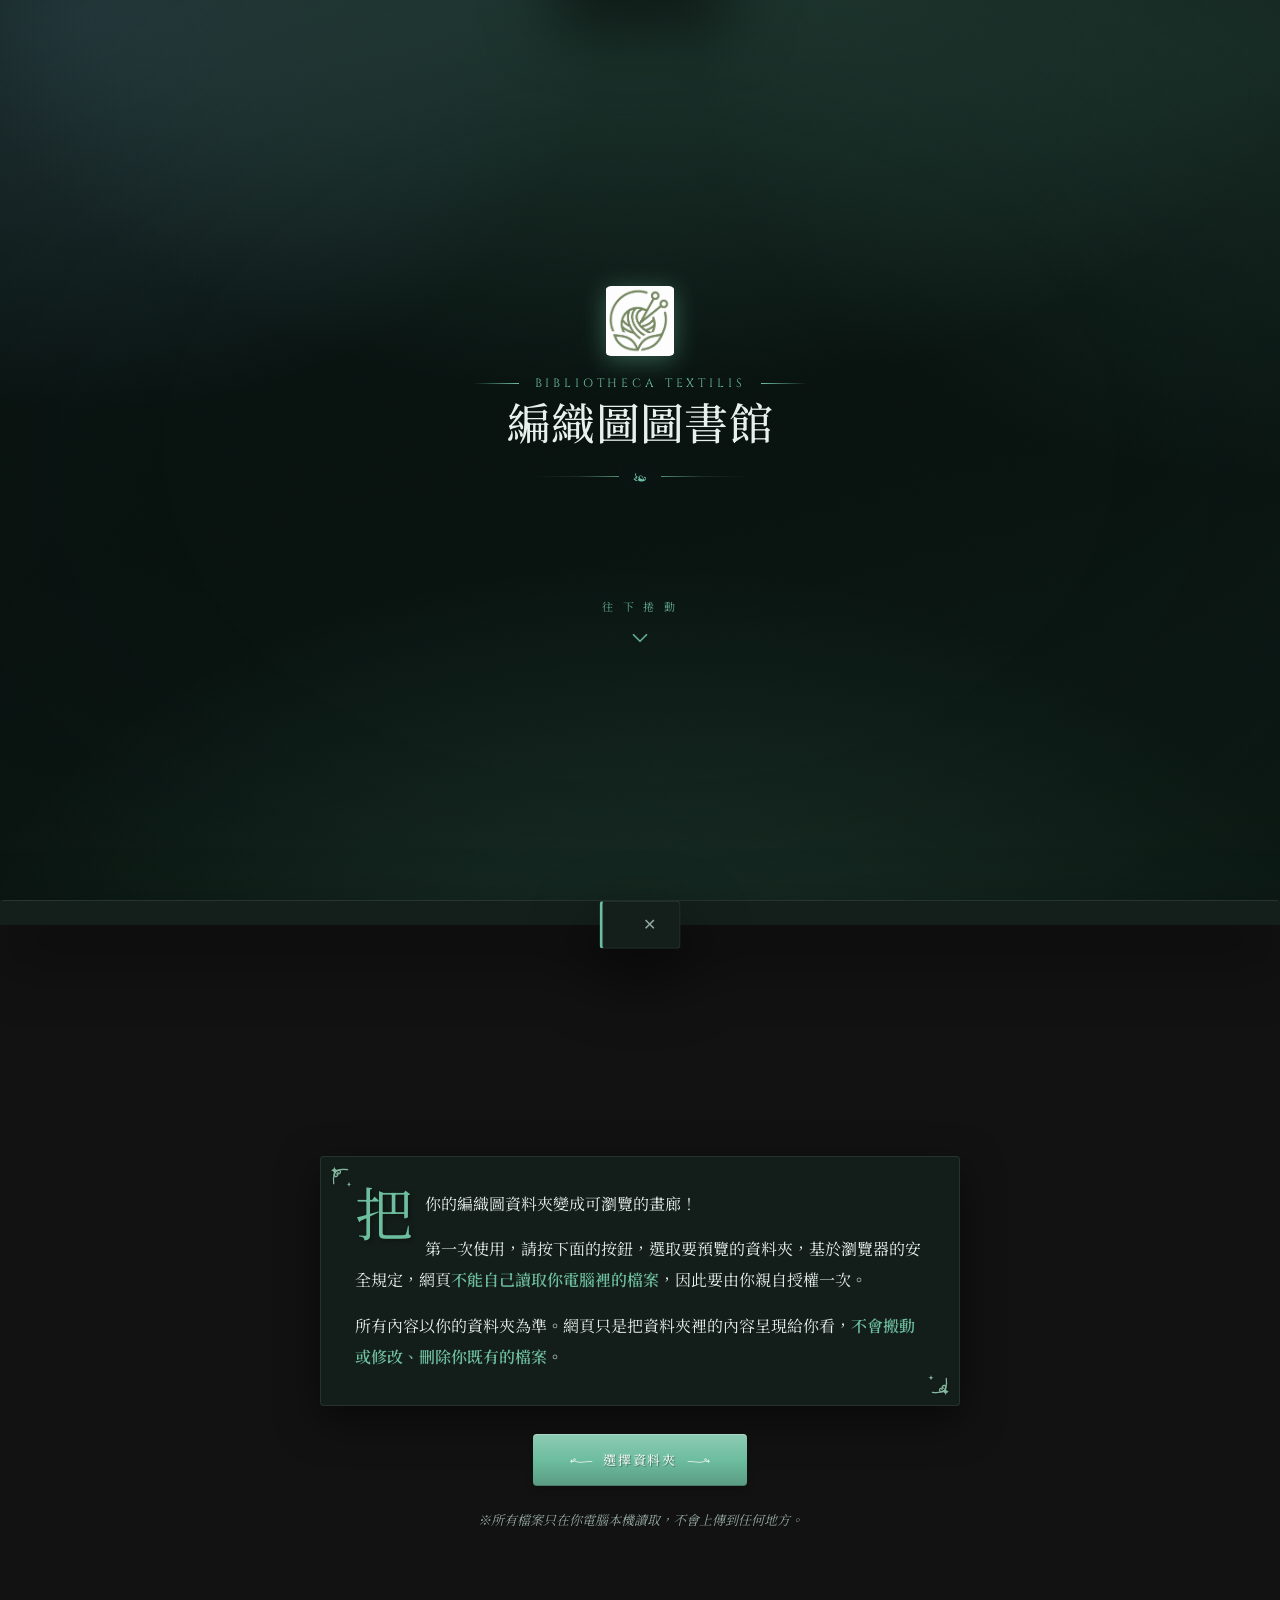
==== commit e491e36d: "新增及補齊版本記錄" ====
--- a/index.html
+++ b/index.html
@@ -54,7 +54,6 @@
   <h1><img class="logo-ico" src="favicon.png" alt="">織圖圖書館 <span class="sub" id="count"></span></h1>
   <span id="status"></span>
   <div class="grow"></div>
-  <input id="search" type="search" placeholder="搜尋名稱…" autocomplete="off">
   <button class="btn primary" id="addUrlBtn" title="新增網址：收藏一個網頁／影片連結"><svg viewBox="0 0 24 24" fill="none" stroke="currentColor" stroke-width="2.2" stroke-linecap="round" stroke-linejoin="round"><path d="M12 5v14M5 12h14"/></svg>新增網址</button>
   <button class="btn icon" id="slideBtn" title="幻燈片：從第一張開始瀏覽"><svg viewBox="0 0 24 24" fill="none" stroke="currentColor" stroke-width="2" stroke-linecap="round" stroke-linejoin="round"><rect x="2" y="3" width="20" height="14" rx="2"/><path d="M10 8.5v3l3-1.5-3-1.5z" fill="currentColor"/><path d="M8 21h8"/><path d="M12 17v4"/></svg></button>
   <div class="menu">
@@ -76,6 +75,31 @@
     </div>
   </div>
 </header>
+
+<!-- 篩選區（tag-spec §7.2／§11.3）：搜尋欄＋tag badge 合成一塊；sticky 補位貼頂（T16）。
+     必須緊跟在 header 之後：CSS 用 header.nav-hidden + .filterbar 做貼頂連動。 -->
+<div class="filterbar hidden" id="filterbar">
+  <!-- 手機滿版遮罩才顯示的標題列（桌面 display:none） -->
+  <div class="fb-head">
+    <span class="fb-title">篩選</span>
+    <button class="fb-close" id="fbClose" title="關閉">✕</button>
+  </div>
+  <span class="fb-label">篩選</span>
+  <div class="fb-search">
+    <svg viewBox="0 0 24 24" fill="none" stroke="currentColor" stroke-width="2" stroke-linecap="round" stroke-linejoin="round" aria-hidden="true"><circle cx="11" cy="11" r="7"/><path d="m21 21-4.3-4.3"/></svg>
+    <input id="search" type="search" placeholder="搜尋名稱…" autocomplete="off">
+  </div>
+  <div class="fb-sep"></div>
+  <div class="fb-taglabel">標籤</div>
+  <div class="fb-tags" id="fbTags"></div>
+  <button class="fb-clear" id="fbClear" style="display:none">清除 0</button>
+  <!-- 手機底列：「清除」取消所有 tag（保留搜尋字）＋「完成 · N 項」關遮罩（桌面 display:none） -->
+  <div class="fb-foot">
+    <button class="fb-clear-m" id="fbClearM">清除</button>
+    <div class="spacer"></div>
+    <button class="btn primary" id="fbDone">完成</button>
+  </div>
+</div>
 
 <!-- 側邊浮動按鈕 -->
 <div class="dock" id="dock" hidden>
@@ -90,6 +114,11 @@
   <button class="dock-btn" id="sourceBtn" title="切換來源：全部 ／ 本機檔案 ／ 網址">
     <svg viewBox="0 0 24 24" fill="none" stroke="currentColor" stroke-width="2" stroke-linecap="round" stroke-linejoin="round"><path d="M3 4h18l-7 8v6l-4 2v-8z"/></svg>
     <span class="dock-lbl" id="sourceLbl">全部</span>
+  </button>
+  <!-- 手機第 4 顆「篩選」（tag-spec §11.3）：開滿版篩選遮罩；桌面隱藏（篩選區直接在 header 下） -->
+  <button class="dock-btn" id="filterBtn" title="篩選：搜尋與標籤">
+    <svg viewBox="0 0 24 24" fill="none" stroke="currentColor" stroke-width="2" stroke-linecap="round" stroke-linejoin="round"><path d="M3 5h18l-7 8v5l-4 2v-7z"/></svg>
+    <span class="dock-lbl">篩選</span>
   </button>
 </div>
 
@@ -117,7 +146,7 @@
         <p>所有內容以你的資料夾為準。網頁只是把資料夾裡的內容呈現給你看，<b>不會搬動或修改、刪除你既有的檔案</b>。</p>
       </div>
       <button class="btn primary big" id="pickBtn">選擇資料夾</button>
-      <p class="warn">※ 請使用 Chrome 或 Edge 開啟。所有檔案只在你電腦本機讀取，不會上傳到任何地方。</p>
+      <p class="warn">※所有檔案只在你電腦本機讀取，不會上傳到任何地方。</p>
     </div>
   </div>
 
@@ -135,6 +164,7 @@
     <svg viewBox="0 0 372 313" fill="currentColor" aria-hidden="true"><path d="M0 0 C2.23341198 0.00315111 4.46548162 -0.02037131 6.69873047 -0.0456543 C20.5288695 -0.10737946 33.83540922 1.9318271 47.06201172 6.06567383 C48.30942139 6.44973389 48.30942139 6.44973389 49.58203125 6.84155273 C87.98506064 19.02098798 120.66907342 45.97089753 139.99951172 81.31567383 C142.85162754 86.89750697 145.46075763 92.58574841 147.99951172 98.31567383 C154.82485691 98.66602425 160.29559709 98.12400753 166.76123047 95.91723633 C169.73302716 95.11853355 172.07013292 95.46769576 174.99951172 96.31567383 C175.89627836 104.0876514 173.40112923 109.92208343 168.99951172 116.31567383 C167.44704011 117.7585592 165.82407475 119.078407 164.18115234 120.41674805 C159.05576566 124.577422 159.05576566 124.577422 156.65380859 130.50415039 C156.69197057 135.67509767 157.67301397 140.71627955 158.59667969 145.7902832 C162.71595581 171.6143997 155.44157402 205.69353723 141.81982422 227.91723633 C140.04961772 231.2221283 139.27191595 232.68386105 139.99951172 236.31567383 C141.43397715 238.34543163 141.43397715 238.34543163 143.37451172 240.12817383 C147.1282043 244.17881166 148.38754171 246.80794372 148.99951172 252.31567383 C147.88689646 258.8513159 144.87211938 262.21399754 140.37451172 266.75317383 C139.43260986 267.73169312 139.43260986 267.73169312 138.47167969 268.72998047 C136.66043172 270.60496531 134.83349587 272.46295431 132.99951172 274.31567383 C132.10748047 275.22317383 131.21544922 276.13067383 130.29638672 277.06567383 C128.54427236 278.83039332 126.78263742 280.58238704 124.99951172 282.31567383 C124.39623047 281.82454102 123.79294922 281.3334082 123.17138672 280.82739258 C120.5651503 279.01333953 119.10654801 279.05675414 115.99951172 279.31567383 C116.55680084 282.65940858 117.3512506 285.34880382 118.99951172 288.31567383 C114.42827777 290.91582525 110.15078418 291.25297303 104.99951172 290.31567383 C102.69473466 288.90564558 100.83639455 287.39607585 98.88623047 285.53051758 C97.04124444 284.0871174 97.04124444 284.0871174 94.63232422 284.40942383 C91.4577951 285.50214008 88.9956726 287.03577882 86.18701172 288.87817383 C51.65250085 310.73451923 9.26952565 318.67933704 -30.84130859 309.99951172 C-34.25378677 309.19169056 -37.63031096 308.28391094 -41.00048828 307.31567383 C-42.22638672 306.96762695 -43.45228516 306.61958008 -44.71533203 306.26098633 C-61.2253793 301.15115313 -75.94057071 293.25546903 -90.00048828 283.31567383 C-93.92975383 280.2479326 -93.92975383 280.2479326 -98.56298828 279.31567383 C-101.51730332 280.52770051 -103.56695407 282.26638186 -106.00048828 284.31567383 C-108.68580389 285.21077903 -110.52850091 285.53680032 -113.31298828 285.62817383 C-114.05162109 285.66555664 -114.79025391 285.70293945 -115.55126953 285.74145508 C-121.98180572 284.62354687 -125.99976873 279.39745275 -129.93798828 274.62817383 C-130.45651367 274.01184082 -130.97503906 273.39550781 -131.50927734 272.76049805 C-135.45993175 268.03967551 -139.30257348 263.23754634 -143.00048828 258.31567383 C-142.15486328 257.59379883 -141.30923828 256.87192383 -140.43798828 256.12817383 C-137.65154673 253.5795792 -137.65154673 253.5795792 -138.18798828 250.50317383 C-138.45611328 249.78129883 -138.72423828 249.05942383 -139.00048828 248.31567383 C-142.34422304 248.87296295 -145.03361828 249.66741271 -148.00048828 251.31567383 C-149.85651072 247.60362896 -149.44924429 243.36694333 -149.00048828 239.31567383 C-147.17289115 235.66047956 -145.50603052 233.7154049 -142.31298828 231.19067383 C-139.98388071 229.56389859 -139.98388071 229.56389859 -139.16455078 227.65942383 C-138.91027769 224.02695111 -140.57710022 221.16717363 -142.06298828 217.94067383 C-151.19289397 196.97621717 -154.40779886 176.01192446 -154.00048828 153.31567383 C-153.67048828 153.31567383 -153.34048828 153.31567383 -153.00048828 153.31567383 C-152.76265625 154.8393457 -152.76265625 154.8393457 -152.52001953 156.39379883 C-150.42338127 169.06169646 -147.18329127 183.66276025 -136.72314453 192.16723633 C-129.50411481 197.10472505 -123.71567781 198.08721804 -115.00048828 197.31567383 C-101.01347964 193.50301571 -91.97616308 181.66219941 -84.91455078 169.78833008 C-70.24067679 143.16573012 -65.54026549 111.01392955 -73.75048828 81.62817383 C-77.10684531 71.39868863 -82.28988327 62.4437224 -92.04345703 57.22192383 C-99.68864467 54.02780288 -105.79226379 55.24732506 -113.33251953 58.15942383 C-116.74561927 59.63860029 -119.84379027 61.35150617 -123.00048828 63.31567383 C-121.46435276 59.75052507 -119.31664308 57.27697027 -116.68798828 54.44067383 C-114.18928537 51.72313547 -111.7212118 49.02911878 -109.43798828 46.12817383 C-106.24944044 42.44908017 -102.75434635 39.40600215 -99.00048828 36.31567383 C-98.12005859 35.57446289 -97.23962891 34.83325195 -96.33251953 34.06958008 C-76.61648333 18.12841238 -52.93928007 7.03314019 -28.00048828 2.31567383 C-27.09202148 2.13979736 -26.18355469 1.9639209 -25.24755859 1.78271484 C-16.79719888 0.30396765 -8.55143449 -0.02509115 0 0 Z " transform="translate(197.00048828125,-0.315673828125)"/><path d="M0 0 C4.6650117 2.66169014 7.57400073 6.38137411 9.625 11.3125 C10.38249781 18.28738247 9.99498025 24.13420288 6.625 30.3125 C7.615 30.6425 8.605 30.9725 9.625 31.3125 C10.00269531 30.44109375 10.38039062 29.5696875 10.76953125 28.671875 C16.501696 16.26784635 24.89359842 4.27714509 38 -1.0625 C44.61907345 -2.20371956 49.57442433 -1.66123135 55.375 1.875 C64.45204359 8.55254685 67.74518394 19.55610525 69.625 30.3125 C71.28454479 56.39752678 66.809811 80.78145812 49.6875 101.1875 C44.97775465 106.30041421 39.30797894 110.85762466 32.171875 111.55078125 C24.54870291 111.75307213 20.49449103 110.72133734 14.8203125 105.72265625 C6.40668476 97.18264354 4.56689523 86.85863003 3.3125 75.4375 C2.5373057 67.13663151 2.5373057 67.13663151 -2.375 60.6875 C-3.68994815 59.86565741 -5.0223281 59.07065078 -6.375 58.3125 C-7.40442546 57.34281798 -8.41477048 56.35074817 -9.375 55.3125 C-10.035 56.240625 -10.695 57.16875 -11.375 58.125 C-15.27277106 62.7825061 -19.90648548 63.94679415 -25.75 64.8125 C-31.63622196 64.00060732 -36.8893378 61.86610741 -41.08984375 57.55078125 C-44.5565748 52.59687282 -45.84051559 47.32696144 -45.375 41.3125 C-43.74392903 34.96944623 -40.87514627 30.80297744 -35.375 27.3125 C-32.69909606 26.39477121 -30.16822601 25.84224976 -27.375 25.3125 C-27.705 24.6525 -28.035 23.9925 -28.375 23.3125 C-29.12117236 16.38375668 -29.08076721 10.68067906 -24.875 4.93359375 C-18.34420893 -2.12442264 -8.72494562 -4.05963699 0 0 Z M20.7890625 25.6484375 C19.3214745 27.8325943 17.93669819 30.03193382 16.625 32.3125 C17.36105469 32.27769531 18.09710938 32.24289063 18.85546875 32.20703125 C20.31919922 32.16642578 20.31919922 32.16642578 21.8125 32.125 C22.77542969 32.09019531 23.73835938 32.05539063 24.73046875 32.01953125 C28.18330854 32.36900896 29.90663641 33.16666847 32.625 35.3125 C36.55573043 41.98010005 37.667811 49.70968027 36.625 57.3125 C35.1875 60.8125 35.1875 60.8125 33.625 63.3125 C33.295 64.3025 32.965 65.2925 32.625 66.3125 C27.33107581 68.8201483 22.72854366 69.44529278 16.9375 69.375 C16.23560547 69.37048828 15.53371094 69.36597656 14.81054688 69.36132812 C13.08199462 69.34956927 11.35348635 69.33163454 9.625 69.3125 C10.1516682 76.68585476 11.69805095 82.59461874 17.25 87.75 C21.28268067 90.40307939 23.45869116 90.55477345 28.1875 89.92578125 C35.87369203 87.99191563 40.19669415 81.82795636 44.0859375 75.328125 C50.69870136 62.37113592 52.82849876 47.09048308 49.90625 32.796875 C47.64981905 26.13676429 44.50151819 22.23017879 38.625 18.3125 C30.93596381 17.40024147 25.63675957 19.48051655 20.7890625 25.6484375 Z " transform="translate(45.375,68.6875)"/></svg>
     <span>Plurk</span>
   </a>
+  <span class="version-number" id="versionBadge" role="button" tabindex="0" title="查看更新紀錄">v1.8.1</span>
 </footer>
 
 <!-- 燈箱 / 幻燈片 -->
@@ -146,8 +176,8 @@
     <div class="frame"><img id="vImg" alt=""></div>
     <!-- 側欄：桌面與預覽圖左右並排、底部對齊（盡量放大圖、開啟鈕不被裁掉）；手機仍直向堆疊 -->
     <div class="vside">
+      <div class="cap"><div class="t" id="vTitle"></div><div class="vtags" id="vTags"></div></div>
       <div class="ornate-divider" aria-hidden="true"></div>
-      <div class="cap"><div class="t" id="vTitle"></div><div class="vtags" id="vTags"></div></div>
       <div class="vbtns">
         <button class="btn primary" id="vOpen">開啟檔案</button>
       </div>
@@ -184,11 +214,43 @@
       </div>
     </div>
 
+    <div class="field" id="fieldTags">
+      <label>標籤（可選）</label>
+      <div class="wl-tagfield" id="urlTags">
+        <div class="wl-chips"><input class="wl-tag-input" type="text" placeholder="輸入標籤後按 Enter…" autocomplete="off" spellcheck="false"></div>
+        <div class="wl-tag-suggest"></div>
+      </div>
+    </div>
+
     <div class="dialog-foot">
       <button class="btn ghost-danger lg" id="dlgDelete" style="display:none">刪除</button>
       <div class="spacer"></div>
       <button class="btn lg" id="dlgCancel">取消</button>
       <button class="btn primary lg" id="dlgSave">儲存</button>
+    </div>
+  </div>
+</div>
+
+<!-- 本機檔案「編輯標籤」對話框（tag-spec §11.6.2）：沿用 .overlay/.dialog 骨架，欄位只有一組 chip 輸入 -->
+<div class="overlay" id="fileTagDialog">
+  <div class="dialog">
+    <h3>編輯標籤</h3>
+    <div class="field">
+      <label>檔案</label>
+      <div class="ft-filename" id="ftName"></div>
+    </div>
+    <div class="field">
+      <label>標籤</label>
+      <div class="wl-tagfield" id="fileTags">
+        <div class="wl-chips"><input class="wl-tag-input" type="text" placeholder="輸入標籤後按 Enter…" autocomplete="off" spellcheck="false"></div>
+        <div class="wl-tag-suggest"></div>
+      </div>
+    </div>
+    <p class="ft-orphan-note">標籤是依檔名和位置記住的，之後改檔名或搬資料夾會對不上；舊標籤仍留在資料夾的 <span class="nm">files.md</span> 裡。</p>
+    <div class="dialog-foot">
+      <div class="spacer"></div>
+      <button class="btn lg" id="fileTagCancel">取消</button>
+      <button class="btn primary lg" id="fileTagSave">儲存</button>
     </div>
   </div>
 </div>
@@ -215,10 +277,8 @@
       <p>換的只是網頁顯示哪個資料夾的內容，你電腦裡的檔案完全不會被動到。網頁之後會從新資料夾重新讀取要顯示什麼。</p>
       <p class="switch-keep"><b>🛟 舊資料夾裡的東西都還在，沒有跟著消失：</b></p>
       <ul>
-        <li>PDF／圖片本來就是你的</li>
         <li>之前在網頁裡收藏的網址，都還在舊資料夾根目錄的 <span class="nm">links.md</span></li>
         <li>網址縮圖在舊資料夾的 <span class="nm">thumbs/</span> 子資料夾</li>
-        <li>這兩個是網頁幫你建的，但它們屬於你</li>
         <li>想把收藏帶到新資料夾？在檔案總管把 <span class="nm">links.md</span> 和 <span class="nm">thumbs/</span> 搬過去即可</li>
       </ul>
       <p class="switch-merge">🔄 如果新資料夾本來就有 <span class="nm">links.md</span> 和 <span class="nm">thumbs/</span>（比如之前也用網頁整理過、或剛剛從別的地方搬過去），網頁會直接讀進來，不會覆蓋。</p>
@@ -241,6 +301,17 @@
       <div class="spacer"></div>
       <button class="btn lg" id="clearDataCancel">取消</button>
       <button class="btn ghost-danger lg" id="clearDataOk">確認清除</button>
+    </div>
+  </div>
+</div>
+
+<!-- 更新紀錄（點 footer 版號開啟）：時間軸式版本歷程，重閱讀舒適度 -->
+<div class="overlay" id="changelogDialog">
+  <div class="dialog changelog-dialog">
+    <button class="ob-skip" id="changelogClose" title="關閉">✕</button>
+    <h3>更新紀錄</h3>
+    <div class="cl-scroll">
+      <ol class="cl-list" id="clList"></ol>
     </div>
   </div>
 </div>
@@ -281,6 +352,7 @@
   <div class="ob-foot">
     <div class="ob-dots" id="obBubbleDots"></div>
     <button class="ob-btn" id="obBubblePrev">上一步</button>
+    <button class="ob-btn" id="obBubbleAlt" style="display:none">先不開啟</button>
     <button class="ob-btn primary" id="obBubbleNext">下一步</button>
   </div>
 </div>
@@ -312,11 +384,13 @@
 <script src="./js/utils.js"></script>
 <script src="./js/state.js"></script>
 <script src="./js/tags.js"></script>
+<script src="./js/tagfield.js"></script>
 <script src="./js/controls.js"></script>
 <script src="./js/gallery.js"></script>
 <script src="./js/thumbs.js"></script>
 <script src="./js/viewer.js"></script>
 <script src="./js/urls.js"></script>
+<script src="./js/files.js"></script>
 <script src="./js/folder.js"></script>
 <script src="./js/onboarding.js"></script>
 <script src="./js/touch.js"></script>
--- a/css/style.css
+++ b/css/style.css
@@ -70,13 +70,12 @@
   }
   header.nav-hidden { transform: translateY(-100%); }
 
-  /* 手機版：搜尋欄自己一行，三顆按鈕一行 */
+  /* 手機版：標題一行、按鈕一行（搜尋欄已移入 header 下方的篩選區，tag-spec §7.2） */
   @media (max-width: 600px) {
     :root { --gutter: 16px; }
     header { padding: 12px var(--gutter); gap: 10px 8px; }
     h1 { flex: 1 1 100%; }
     .grow { display: none; }
-    #search { order: 1; flex: 1 1 100%; min-width: 0; }
     #addUrlBtn { order: 2; flex: 1 1 auto; justify-content: center; }
     #slideBtn { order: 3; }
     .menu { order: 4; }
@@ -153,12 +152,105 @@
     margin-top: 3px; line-height: 1.45; }
   .menu-toggle.disabled { opacity: .5; }   /* 平資料夾：整列半透明 + switch 不可點（disabled） */
   .menu-sep { height: 1px; background: var(--line); margin: 2px 6px 6px; }
+  /* ---------- 篩選區（tag-spec §11.3）：header 之下、grid 之上 ---------- */
+  /* sticky 補位貼頂（T16）：平時 top=header 高（JS 量入 --fb-top）；header 收合時滑上貼住視窗頂端。
+     底色為 bg1 疊 bg3-55%（不透明、不用毛玻璃）：sticky 蓋在卡片上仍可讀。 */
+  .filterbar {
+    position: sticky; top: var(--fb-top, 69px); z-index: 19;
+    display: flex; align-items: center; gap: 14px; flex-wrap: wrap;
+    padding: 14px var(--gutter);
+    background-color: var(--bg1);
+    background-image: linear-gradient(color-mix(in srgb, var(--bg3) 55%, transparent),
+                                      color-mix(in srgb, var(--bg3) 55%, transparent));
+    border-bottom: 1px solid var(--line);
+    transition: top var(--t-base) ease-out;
+  }
+  header.nav-hidden + .filterbar { top: 0; }
+  .fb-label { font-family: var(--font-disp); font-size: 9.5px; letter-spacing: .18em;
+    text-transform: uppercase; color: var(--muted); }
+  .fb-search { display: flex; align-items: center; gap: 8px; flex: none; min-width: 190px;
+    border: 1px solid var(--line); background: var(--card); border-radius: 4px; padding: 0 12px;
+    transition: var(--t-fast) ease-out; }
+  .fb-search svg { width: 14px; height: 14px; color: var(--muted); flex: none; }
+  .fb-search:focus-within { border-color: var(--accent); box-shadow: 0 0 0 3px color-mix(in srgb, var(--accent) 22%, transparent); }
   #search {
-    border: 1px solid var(--line); background: var(--card); color: var(--ink); backdrop-filter: blur(6px);
-    font-family: var(--font-body); font-size: 15px; padding: 10px 14px; border-radius: 4px; min-width: 160px; outline: none;
-  }
+    border: none; background: none; color: var(--ink);
+    font-family: var(--font-body); font-size: 15px; padding: 10px 0; flex: 1; min-width: 0; outline: none;
+  }
+  /* focus 視覺由外層 .fb-search:focus-within 承擔：關掉全站 :focus-visible 給 input 的光環，避免雙框 */
+  #search:focus-visible { box-shadow: none; }
   #search::placeholder { font-style: italic; color: var(--muted); }
-  #search:focus { border-color: var(--accent); box-shadow: 0 0 0 3px color-mix(in srgb, var(--accent) 22%, transparent); }
+  .fb-sep { width: 1px; align-self: stretch; background: var(--line); }
+  .fb-tags { display: flex; flex-wrap: wrap; gap: 8px; align-items: center; flex: 1; min-width: 180px; }
+  /* 無自動 tag（平資料夾或關閉開關）→ 整條只留搜尋欄（§11.3） */
+  .filterbar.no-tags .fb-sep, .filterbar.no-tags .fb-tags, .filterbar.no-tags .fb-clear { display: none; }
+  .fb-clear { border: none; background: none; cursor: pointer; padding: 6px 4px;
+    font-family: var(--font-disp); font-size: 9px; letter-spacing: .14em; text-transform: uppercase;
+    color: var(--accent2); transition: var(--t-fast) ease-out; }
+  .fb-clear:hover { color: var(--accent); }
+  /* 篩選 tag badge（§11.1）：框線綠（未選）／勾 + accent 底（選中） */
+  .tag { display: inline-flex; align-items: center; gap: 5px; padding: 5px 11px; border-radius: 4px;
+    font-family: var(--font-body); font-size: 13px; cursor: pointer; transition: var(--t-fast) ease-out;
+    border: 1px solid color-mix(in srgb, var(--accent) 42%, var(--line)); background: transparent; color: #a9d8c6; }
+  .tag:hover { border-color: var(--accent); color: #d6f0e5; }
+  .tag svg { width: 11px; height: 11px; color: var(--accent); flex: none; }
+  .tag.sel { border-color: var(--accent); background: color-mix(in srgb, var(--accent) 20%, transparent); color: #d6f0e5; }
+  /* 手動 tag（§11.1／§11.6.4）：藍實心、手動優先；篩選區純點選（× 只在編輯彈窗，第二期 UI） */
+  .tag.manual { border: none; background: var(--accent2); color: #0a1614; font-weight: 600; }
+  .tag.manual:hover { color: #0a1614; background: color-mix(in srgb, var(--accent2) 88%, #fff); }
+  .tag.manual svg { color: #0a1614; }
+  .tag.manual.sel { background: var(--accent2); box-shadow: inset 0 0 0 2px color-mix(in srgb, var(--accent2) 55%, #000); }
+
+  /* 手機滿版篩選遮罩專用元素（標題列／「標籤」段標／底列）：桌面一律隱藏 */
+  .fb-head, .fb-taglabel, .fb-foot { display: none; }
+  /* dock 第 4 顆「篩選」：桌面隱藏（篩選區直接在 header 下），手機才出現 */
+  #filterBtn { display: none; }
+
+  /* 手機（≤600px，同 header／dock 斷點）：整個篩選區收進 dock 觸發的滿版遮罩（tag-spec §11.3／T15） */
+  @media (max-width: 600px) {
+    #filterBtn { display: flex; }
+    .filterbar {
+      position: fixed; inset: 0; z-index: 55; top: 0;
+      display: none; flex-direction: column; align-items: stretch; gap: 0;
+      padding: 0; border-bottom: none; transition: none;
+      /* 沿用燈箱／對話框深墨綠、不用毛玻璃 */
+      background: color-mix(in srgb, var(--bg1) 26%, rgba(8,14,11,.96));
+    }
+    .filterbar.open { display: flex; animation: fade .25s ease-out; }
+    .fb-label, .fb-sep, .fb-clear { display: none; }
+    .fb-head {
+      display: flex; align-items: center; justify-content: space-between;
+      padding: 16px 18px; border-bottom: 1px solid var(--line);
+    }
+    .fb-title { font-family: var(--font-head); font-size: 21px; font-weight: 500; }
+    .fb-close {
+      width: 32px; height: 32px; border-radius: 50%; cursor: pointer; font-size: 15px;
+      border: 1px solid var(--line); background: none; color: var(--ink);
+      display: flex; align-items: center; justify-content: center;
+    }
+    .fb-search { margin: 18px 18px 0; }
+    .fb-taglabel {
+      display: block; margin: 20px 18px 12px;
+      font-family: var(--font-disp); font-size: 9.5px; letter-spacing: .16em;
+      text-transform: uppercase; color: var(--muted);
+    }
+    /* tag 過多時中段自己捲動 */
+    .fb-tags { flex: 1; min-width: 0; overflow-y: auto; align-content: flex-start; padding: 0 18px 18px; }
+    .filterbar.no-tags .fb-taglabel, .filterbar.no-tags .fb-tags { display: none; }
+    .fb-foot {
+      display: flex; align-items: center; gap: 10px; margin-top: auto;   /* 無 tag 時也貼底 */
+      padding: 14px 18px; border-top: 1px solid var(--line);
+    }
+    .fb-foot .spacer { flex: 1; }
+    .fb-clear-m {
+      border: none; background: none; cursor: pointer; padding: 8px 6px;
+      font-family: var(--font-disp); font-size: 10px; letter-spacing: .14em;
+      text-transform: uppercase; color: var(--accent2);
+    }
+    #fbDone { font-size: 10px; padding: 11px 20px; }
+    /* 完成鈕不長主按鈕的白花押（項數文字已夠長，花飾會擠壓） */
+    #fbDone::before, #fbDone::after { content: none; }
+  }
 
   /* main 帶不透明背景並疊在 footer 之上：捲到底之前都遮住下方的 sticky footer，露出時也不會蓋住內容 */
   main {
@@ -184,6 +276,9 @@
   .social-link svg { width: 20px; height: 20px; opacity: .85; transition: opacity var(--t-base) ease-out; }
   .social-link:hover { color: var(--accent); }
   .social-link:hover svg { opacity: 1; }
+  footer.site-footer .version-number {position: absolute; bottom: 1px; right: 5px; letter-spacing: 3px;
+    cursor: pointer; transition: color var(--t-base) ease-out;}
+  footer.site-footer .version-number:hover { color: var(--accent); }
 
   /* ---------- 首頁說明（重點裝飾區） ---------- */
   .intro { max-width: 640px; margin: 0 auto; text-align: center; }
@@ -392,7 +487,6 @@
   .label .txt { min-width: 0; }
   .label .name { font-family: var(--font-head); font-size: 17px; font-weight: 600; line-height: 1.25; text-shadow: 0 1px 3px rgba(0,0,0,.5);
     display: -webkit-box; -webkit-line-clamp: 2; -webkit-box-orient: vertical; overflow: hidden; }
-  .label .size { font-family: var(--font-disp); font-size: 9.5px; letter-spacing: .12em; text-transform: uppercase; opacity: .82; margin-top: 4px; }
   .empty { font-family: var(--font-head); font-size: 21px; text-align: center; color: var(--muted); padding: 12vh 0; }
   .hidden { display: none !important; }
 
@@ -538,12 +632,13 @@
   .thumb.is-fallback { background: linear-gradient(150deg, #1a2f3a, #0e1f26); }
   .thumb.is-fallback img { object-fit: contain; padding: 24%; opacity: .92; }
 
-  /* 只有 URL 卡片有的「編輯／刪除」浮出鈕（本機卡片完全唯讀，不顯示） */
+  /* 卡片浮出鈕：URL 卡＝編輯／刪除；本機卡＝只放一顆「編輯標籤」（標籤 icon、無刪除，§11.6.1／T24） */
   .card-actions {
     position: absolute; top: 12px; left: 12px; display: flex; gap: 6px; z-index: 4;
     opacity: 0; transform: translateY(-4px); transition: var(--t-base) ease-out;
   }
-  .card.url:hover .card-actions, .card.url:focus-within .card-actions { opacity: 1; transform: none; }
+  .card.url:hover .card-actions, .card.url:focus-within .card-actions,
+  .card.local:hover .card-actions, .card.local:focus-within .card-actions { opacity: 1; transform: none; }
   .card-actions button {
     width: 30px; height: 30px; border-radius: 4px; cursor: pointer; color: #fff;
     border: 1px solid rgba(255,255,255,.35); background: rgba(10,18,15,.6);
@@ -552,6 +647,7 @@
   .card-actions button svg { width: 15px; height: 15px; }
   .card-actions .edit:hover { background: var(--accent);  border-color: var(--accent); }
   .card-actions .del:hover  { background: #c0573f;        border-color: #c0573f; }
+  .card-actions .tagedit:hover { background: var(--accent2); border-color: var(--accent2); color: #0a1614; }
 
   /* ③ 新增／編輯對話框（沿用燈箱深綠遮罩 + sprig 四角花飾，不用毛玻璃） */
   .overlay {
@@ -604,6 +700,33 @@
   .dropzone .ways { display: flex; gap: 6px; justify-content: center; flex-wrap: wrap; margin-top: 4px; }
   .dropzone .way { font-family: var(--font-disp); font-size: 8.5px; letter-spacing: .12em; text-transform: uppercase;
     color: var(--accent); border: 1px solid var(--line); border-radius: 3px; padding: 3px 7px; }
+
+  /* chip 輸入元件（§11.6.3）：URL 與本機「編輯標籤」彈窗共用。chip＝藍實心 .tag.manual，此處一律帶可刪 × */
+  .wl-chips { display: flex; flex-wrap: wrap; gap: 7px; align-items: center;
+    border: 1px solid var(--line); background: color-mix(in srgb, var(--bg2) 60%, var(--card-solid));
+    border-radius: 4px; padding: 8px 10px; cursor: text; }
+  .wl-chips:focus-within { border-color: var(--accent); box-shadow: 0 0 0 3px color-mix(in srgb, var(--accent) 22%, transparent); }
+  /* 特異度需壓過 .field input[type=text]／:focus（否則 input 自帶的框＋focus 環＝內層雙框） */
+  .wl-chips input.wl-tag-input { flex: 1; min-width: 120px; width: auto; border: none; border-radius: 0;
+    background: transparent; outline: none; box-shadow: none;
+    color: var(--ink); font-family: var(--font-body); font-size: 15px; padding: 3px 2px; }
+  .wl-chips input.wl-tag-input:focus { border: none; box-shadow: none; }
+  .wl-chips .tag.manual { cursor: default; padding: 4px 6px 4px 11px; gap: 6px; }
+  .wl-chips .tag.manual .x { display: inline-flex; align-items: center; justify-content: center;
+    width: 16px; height: 16px; padding: 0; border: none; border-radius: 3px; cursor: pointer;
+    background: rgba(10,22,20,.28); color: #0a1614; font-size: 11px; line-height: 1; }
+  .wl-chips .tag.manual .x:hover { background: rgba(10,22,20,.5); }
+  .wl-tag-suggest { display: flex; flex-wrap: wrap; gap: 6px; margin-top: 9px; }
+  .wl-tag-suggest.empty { display: none; }
+  .wl-sug { padding: 4px 10px; border-radius: 4px; cursor: pointer; font-family: var(--font-body); font-size: 12.5px;
+    border: 1px solid color-mix(in srgb, var(--accent) 42%, var(--line)); background: transparent; color: #a9d8c6;
+    transition: var(--t-fast) ease-out; }
+  .wl-sug:hover { border-color: var(--accent); color: #d6f0e5; background: color-mix(in srgb, var(--accent) 10%, transparent); }
+  /* 本機「編輯標籤」彈窗：檔名唯讀顯示 + 底部孤兒風險小灰字（§11.6.2） */
+  .ft-filename { font-family: var(--font-body); font-size: 15px; color: var(--muted); word-break: break-all;
+    border: 1px solid var(--line); border-radius: 4px; padding: 11px 14px;
+    background: color-mix(in srgb, var(--bg2) 40%, var(--card-solid)); }
+  .ft-orphan-note { font-family: var(--font-body); font-size: 11.5px; line-height: 1.6; color: var(--muted); margin: -4px 0 0; }
 
   .dialog-foot { display: flex; gap: 10px; align-items: center; margin-top: 26px; flex-wrap: wrap; }
   .dialog-foot .spacer { flex: 1; }
@@ -633,6 +756,19 @@
     border: 1px solid var(--line); border-left: 3px solid var(--accent2); border-radius: 4px;
     background: color-mix(in srgb, var(--accent2) 8%, transparent); }
 
+  /* 更新紀錄彈窗：時間軸式版本歷程，版號在左、說明在右，重閱讀舒適度 */
+  .changelog-dialog { width: min(600px, 100%); }
+  .cl-scroll { max-height: 60vh; overflow: auto; margin: 0 -30px; padding: 2px 30px; }
+  .cl-list { list-style: none; margin: 0; padding: 0; }
+  .cl-item { display: grid; grid-template-columns: 62px 1fr; gap: 18px;
+    padding: 17px 0; border-top: 1px solid var(--line); }
+  .cl-item:first-child { border-top: none; padding-top: 2px; }
+  .cl-item:last-child { padding-bottom: 2px; }
+  .cl-ver { font-family: var(--font-disp); font-size: 14px; font-weight: 600; letter-spacing: .04em;
+    color: var(--accent); padding-top: 4px; white-space: nowrap; }
+  .cl-title { font-family: var(--font-head); font-size: 20px; font-weight: 500; color: var(--ink); line-height: 1.4; }
+  .cl-detail { font-family: var(--font-body); font-size: 14.5px; line-height: 1.75; color: var(--muted); margin-top: 5px; }
+
   /* ④ 非阻斷 toast（重新整理回饋 / 災難復原 / 找不到資料夾，spec §11） */
   .toast {
     position: fixed; left: 50%; bottom: 28px; transform: translate(-50%, 160%);
@@ -728,8 +864,12 @@
   .ob-title { font-family: var(--font-head); font-size: 24px; font-weight: 600; margin: 0 0 10px; line-height: 1.25; }
   .ob-text { font-family: var(--font-body); font-size: 1rem; line-height: 1.62; color: var(--ink); margin: 0; white-space: pre-line; }
   #obPanel .ob-text { font-size: 1rem; line-height: 1.7; }
-  .ob-text .url-eg { display: inline-block; margin-top: 6px; font-family: var(--font-disp); font-size: 12px;
-    letter-spacing: .04em; color: var(--accent2); border: 1px solid var(--line); border-radius: 3px;
+  /* 看過就好步驟徽章隱藏 → 頂端文字／標題上移；替其右側留空間，免被右上角絕對定位的關閉 ✕（26px＋right:10）蓋住 */
+  #obBubble .ob-text { padding-right: 26px; }
+  #obPanel .ob-title { padding-right: 30px; }
+  /* 網址範例：用 body 字體（--font-disp＝Cinzel 為全大寫標題體，會把網址顯示成大寫），保留原本小寫 */
+  .ob-text .url-eg { display: inline-block; margin-top: 6px; font-family: var(--font-body); font-size: 13.5px;
+    color: var(--accent2); border: 1px solid var(--line); border-radius: 3px;
     padding: 4px 8px; background: color-mix(in srgb, var(--accent2) 8%, transparent); word-break: break-all; }
   .ob-foot { display: flex; align-items: center; gap: 10px; margin-top: 18px; }
   .ob-dots { display: flex; gap: 6px; flex: 1; }
@@ -781,6 +921,9 @@
     border: 1px solid rgba(150,206,180,.6); font-family: var(--font-body); font-size: 11px;
     line-height: 1.35; color: #cdeadf; white-space: nowrap; }
   .ctag .more { color: #92c9b4; }
+  /* 手動 tag mini chip（§11.6.4）：藍實心，卡片／燈箱／長按工具列一律純顯示不帶 × */
+  .ctag.manual { border: none; background: var(--accent2); color: #0a1614; font-weight: 600; text-shadow: none; }
+  .ctag.manual .more { color: color-mix(in srgb, #0a1614 62%, var(--accent2)); }
   /* 分級顯示（§11.4）：標準／寬大展開整排（full）、緊湊一顆彙整（brief）；觸控裝置一律彙整 */
   .grid.size-compact .card-tags.full { display: none; }
   .grid.size-wide .card-tags.brief, .grid.size-std .card-tags.brief { display: none; }
